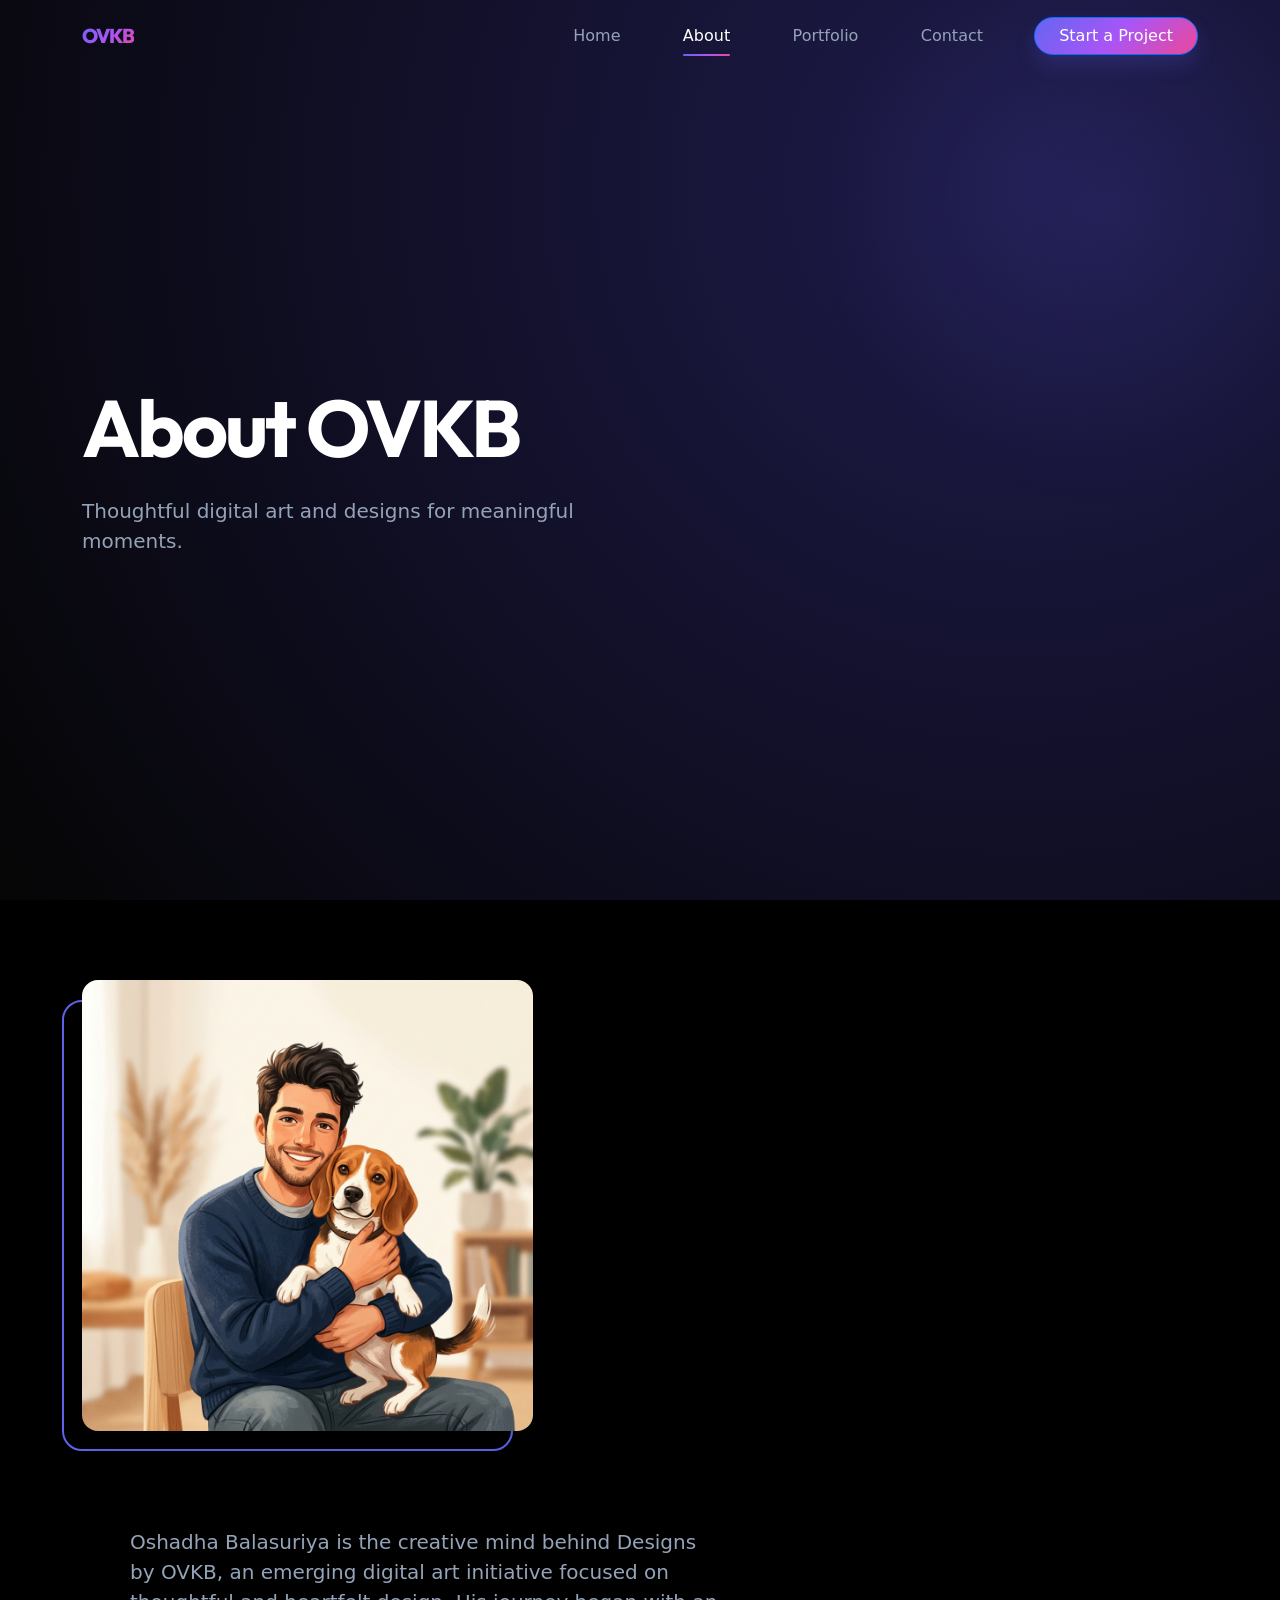
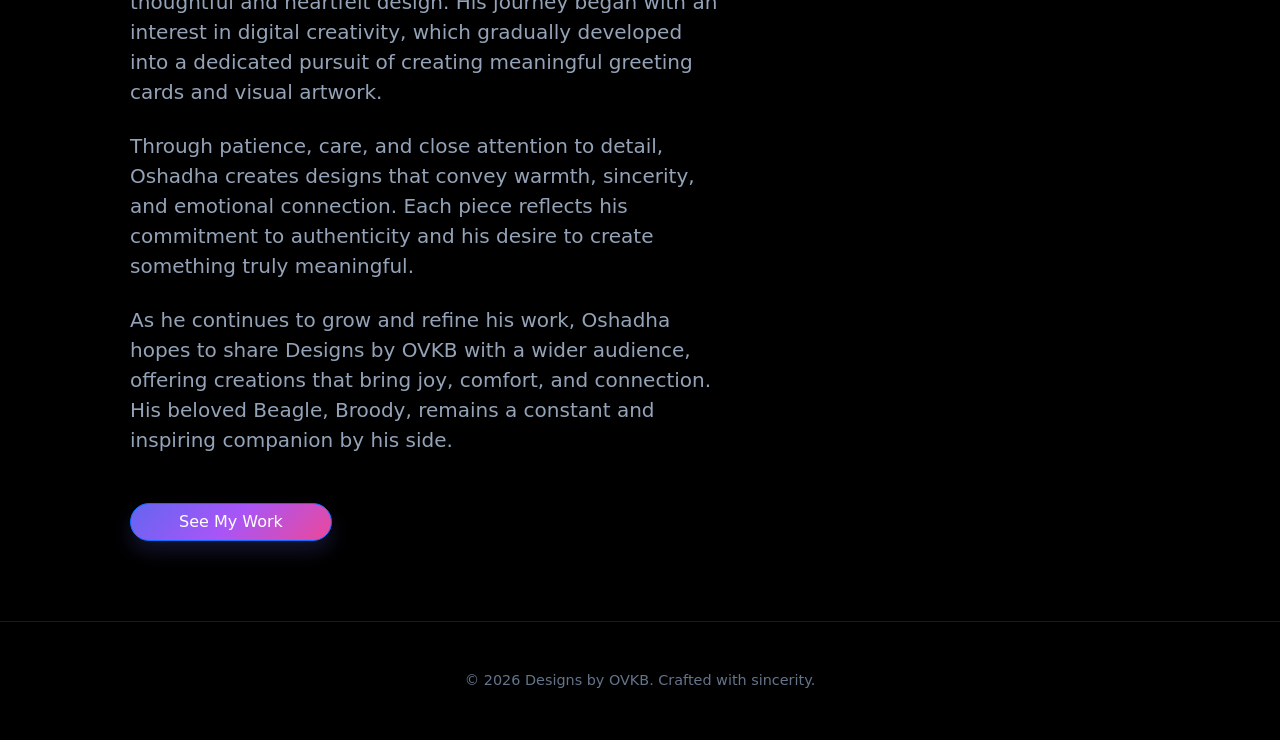
==== about.html @ 7af3103d "comit 0.2" ====
<!DOCTYPE html>
<html lang="en">
<head>
    <meta charset="UTF-8">
    <meta name="viewport" content="width=device-width, initial-scale=1.0">
    <link rel="icon" href="data:image/svg+xml,<svg xmlns=%22http://www.w3.org/2000/svg%22 viewBox=%220 0 100 100%22><text y=%22.9em%22 font-size=%2290%22>🎨</text></svg>">
    <title>About | Designs by OVKB</title>
    <link rel="stylesheet" href="styles.css">
    <link rel="preconnect" href="https://fonts.googleapis.com">
    <link rel="preconnect" href="https://fonts.gstatic.com" crossorigin>
    <link href="https://fonts.googleapis.com/css2?family=Outfit:wght@400;600&family=Inter:wght@300;400;500;600&display=swap" rel="stylesheet">
    <link href="https://cdn.jsdelivr.net/npm/bootstrap@5.3.0/dist/css/bootstrap.min.css" rel="stylesheet">
</head>
<body>
    <nav class="navbar navbar-expand-lg fixed-top py-3 transition-all" id="main-navbar">
        <div class="container">
            <a href="index.html" class="navbar-brand logo">OVKB</a>
            <button class="navbar-toggler custom-toggler" type="button" data-bs-toggle="collapse" data-bs-target="#navbarNav" aria-controls="navbarNav" aria-expanded="false" aria-label="Toggle navigation">
                <span class="navbar-toggler-icon"></span>
            </button>
            <div class="collapse navbar-collapse" id="navbarNav">
                <ul class="navbar-nav ms-auto gap-lg-4 align-items-center">
                    <li class="nav-item"><a href="index.html" class="nav-link">Home</a></li>
                    <li class="nav-item"><a href="about.html" class="nav-link">About</a></li>
                    <li class="nav-item"><a href="portfolio.html" class="nav-link">Portfolio</a></li>
                    <li class="nav-item"><a href="contact.html" class="nav-link">Contact</a></li>
                    <li class="nav-item ms-lg-2">
                        <a href="contact.html" class="btn btn-primary rounded-pill px-4 shine-effect">Start a Project</a>
                    </li>
                </ul>
            </div>
        </div>
    </nav>
    <script src="load-header.js"></script>


    <header class="hero">
        <div class="container">
            <div class="row align-items-center gy-5">
                <div class="col-lg-6">
                    <h1 style="color: white;">About OVKB</h1>
                    <p>Thoughtful digital art and designs for meaningful moments.</p>
                </div>
                
            </div>
        </div>
    </header>

    <section class="section" style="background-color: #0a0a0a; color: white; padding: 80px 0;">
        <div class="container">
            <div class="row about-content align-items-center">
                <div class="col-lg-5 mb-5 mb-lg-0">
                    <div class="about-img-container">
                        <img src="about.png" alt="Oshadha and Broody" class="img-fluid rounded-4 shadow-lg">
                    </div>
                </div>
                <div class="col-lg-7">
                    <div class="about-text ps-lg-5">
                        <p class="fs-5">Oshadha Balasuriya is the creative mind behind Designs by OVKB, an emerging digital art initiative focused on thoughtful and heartfelt design. His journey began with an interest in digital creativity, which gradually developed into a dedicated pursuit of creating meaningful greeting cards and visual artwork.</p>
                        <p class="fs-5">Through patience, care, and close attention to detail, Oshadha creates designs that convey warmth, sincerity, and emotional connection. Each piece reflects his commitment to authenticity and his desire to create something truly meaningful.</p>
                        <p class="fs-5">As he continues to grow and refine his work, Oshadha hopes to share Designs by OVKB with a wider audience, offering creations that bring joy, comfort, and connection. His beloved Beagle, Broody, remains a constant and inspiring companion by his side.</p>
                        <div class="mt-5">
                            <a href="portfolio.html" class="btn btn-primary rounded-pill px-5">See My Work</a>
                        </div>
                    </div>
                </div>
            </div>
        </div>
    </section>

   <footer class="footer py-5" style="background-color: #0a0a0a; color: white;">
    <div class="container text-center">
        <p class="copyright mb-0">&copy; 2026 Designs by OVKB. Crafted with sincerity.</p>
    </div>
</footer>

    <!-- Bootstrap Bundle with Popper -->
    <script src="https://cdn.jsdelivr.net/npm/bootstrap@5.3.0/dist/js/bootstrap.bundle.min.js"></script>
    <script src="app.js"></script>
</body>
</html>
---- styles.css ----
:root {
    --primary: #ffffff;
    --secondary: #94a3b8;
    --accent: #6366f1;
    --accent-gradient: linear-gradient(135deg, #6366f1 0%, #a855f7 50%, #ec4899 100%);
    --accent-light: rgba(99, 102, 241, 0.15);
    --background: #050505;
    --surface: rgba(17, 17, 17, 0.8);
    --surface-light: rgba(26, 26, 26, 0.9);
    --text: #f8fafc;
    --text-muted: #64748b;
    --white: #ffffff;
    --shadow-sm: 0 2px 4px rgba(0,0,0,0.3);
    --shadow-md: 0 10px 30px rgba(0,0,0,0.5);
    --shadow-lg: 0 20px 40px rgba(0,0,0,0.6);
    --transition: all 0.4s cubic-bezier(0.165, 0.84, 0.44, 1);
    --border-radius: 20px;
    --glass: rgba(255, 255, 255, 0.03);
    --glass-border: rgba(255, 255, 255, 0.1);
}

* {
    margin: 0;
    padding: 0;
    box-sizing: border-box;
}

html {
    scroll-behavior: smooth;
}

body {
    font-family: 'Inter', sans-serif;
    line-height: 1.7;
    color: var(--text);
    background-color: var(--background);
    overflow-x: hidden;
    position: relative;
}

/* Custom Scrollbar */
::-webkit-scrollbar {
    width: 8px;
}

::-webkit-scrollbar-track {
    background: var(--background);
}

::-webkit-scrollbar-thumb {
    background: var(--surface-light);
    border-radius: 10px;
}

::-webkit-scrollbar-thumb:hover {
    background: var(--accent);
}

/* Animated Colorful Background */
body::before {
    content: '';
    position: fixed;
    top: 0;
    left: 0;
    width: 100%;
    height: 100%;
    background: 
        radial-gradient(circle at 20% 30%, rgba(99, 102, 241, 0.15) 0%, transparent 40%),
        radial-gradient(circle at 80% 70%, rgba(236, 72, 153, 0.15) 0%, transparent 40%),
        radial-gradient(circle at 50% 50%, rgba(168, 85, 247, 0.1) 0%, transparent 50%);
    z-index: -1;
    animation: bgMove 20s ease-in-out infinite alternate;
}

@keyframes bgMove {
    0% { transform: scale(1) translate(0, 0); }
    100% { transform: scale(1.1) translate(2%, 2%); }
}

h1, h2, h3, .logo {
    font-family: 'Outfit', sans-serif;
    color: var(--primary);
    font-weight: 600;
}

.container {
    max-width: 1100px;
    margin: 0 auto;
    padding: 0 24px;
}

/* Global Overrides for Bootstrap Classes */
.bg-white, .bg-light {
    background-color: var(--background) !important;
}

.bg-white.rounded-4, .bg-white.shadow-sm {
    background-color: var(--surface) !important;
    border: 1px solid var(--glass-border);
}

.text-secondary, .text-muted {
    color: var(--secondary) !important;
}

.text-dark {
    color: var(--primary) !important;
}

.border-top, .border-bottom {
    border-color: var(--glass-border) !important;
}

.navbar-toggler {
    border: none;
    padding: 0.5rem;
}

.navbar-toggler:focus {
    box-shadow: none;
}

.navbar-toggler-icon {
    background-image: url("data:image/svg+xml,%3csvg xmlns='http://www.w3.org/2000/svg' viewBox='0 0 30 30'%3e%3cpath stroke='rgba(255, 255, 255, 1)' stroke-linecap='round' stroke-miterlimit='10' stroke-width='2' d='M4 7h22M4 15h22M4 23h22'/%3e%3c/svg%3e") !important;
}

/* Navbar */
.navbar {
    position: fixed;
    top: 0;
    width: 100%;
    background: transparent !important;
    transition: var(--transition);
    z-index: 1000;
    padding: 1.5rem 0;
    border-bottom: 1px solid transparent !important;
    animation: slideDown 0.8s cubic-bezier(0.165, 0.84, 0.44, 1);
}

@keyframes slideDown {
    from { transform: translateY(-100%); opacity: 0; }
    to { transform: translateY(0); opacity: 1; }
}


.navbar.scrolled {
    background: rgba(5, 5, 5, 0.8) !important;
    backdrop-filter: saturate(180%) blur(20px);
    padding: 1rem 0;
    border-bottom: 1px solid var(--glass-border) !important;
    box-shadow: 0 10px 30px rgba(0, 0, 0, 0.3);
}

.nav-link {
    color: var(--secondary) !important;
    font-weight: 500;
    transition: var(--transition);
    padding: 0.5rem 1.2rem !important;
    position: relative;
    font-size: 0.95rem;
}

.nav-link::after {
    content: '';
    position: absolute;
    bottom: 0;
    left: 1.2rem;
    right: 1.2rem;
    height: 2px;
    background: var(--accent-gradient);
    transform: scaleX(0);
    transition: var(--transition);
    transform-origin: right;
    border-radius: 2px;
}

.nav-link:hover::after, .nav-link.active::after {
    transform: scaleX(1);
    transform-origin: left;
}

.nav-link:hover, .nav-link.active {
    color: var(--white) !important;
}

.logo {
    font-size: 1.8rem;
    text-decoration: none !important;
    letter-spacing: -1px;
    font-weight: 800;
    background: var(--accent-gradient);
    -webkit-background-clip: text;
    -webkit-text-fill-color: transparent;
    transition: var(--transition);
}

.logo:hover {
    filter: brightness(1.2);
    transform: scale(1.05);
}

/* Shine Effect for Button */
.shine-effect {
    position: relative;
    overflow: hidden;
}

.shine-effect::before {
    content: '';
    position: absolute;
    top: 0;
    left: -100%;
    width: 50%;
    height: 100%;
    background: linear-gradient(
        to right,
        rgba(255, 255, 255, 0) 0%,
        rgba(255, 255, 255, 0.3) 50%,
        rgba(255, 255, 255, 0) 100%
    );
    transform: skewX(-25deg);
    transition: 0.75s;
}

.shine-effect:hover::before {
    left: 150%;
}

/* Custom Toggler */
.custom-toggler {
    border: none;
    background: var(--glass);
    padding: 0.6rem;
    border-radius: 12px;
    border: 1px solid var(--glass-border);
}

.custom-toggler:focus {
    box-shadow: none;
}


/* Page Header */
.page-header {
    padding: 180px 0 80px;
    background: linear-gradient(180deg, rgba(30, 27, 75, 0.4) 0%, rgba(5, 5, 5, 0) 100%);
    text-align: center;
    position: relative;
}

.page-header h1 {
    font-size: clamp(2.5rem, 8vw, 4rem);
    margin-bottom: 1.5rem;
    letter-spacing: -2px;
    background: var(--accent-gradient);
    -webkit-background-clip: text;
    -webkit-text-fill-color: transparent;
}

.page-header p {
    font-size: 1.25rem;
    max-width: 600px;
    margin: 0 auto;
}

/* Hero Section (Home Only) */
.hero {
    min-height: 100vh;
    display: flex;
    align-items: center;
    padding-top: 80px;
    background: radial-gradient(circle at 80% 20%, #1e1b4b 0%, #050505 100%);
    position: relative;
    overflow: hidden;
}

.hero::before {
    content: '';
    position: absolute;
    top: -10%;
    right: -10%;
    width: 600px;
    height: 600px;
    background: radial-gradient(circle, rgba(99, 102, 241, 0.1) 0%, transparent 70%);
    z-index: 0;
}

.hero-grid {
    display: grid;
    grid-template-columns: 1fr 1fr;
    gap: 4rem;
    align-items: center;
}

.hero h1 {
    font-size: clamp(3rem, 10vw, 5rem);
    line-height: 1.1;
    margin-bottom: 1.5rem;
    letter-spacing: -3px;
    font-weight: 700;
}

.hero p {
    font-size: 1.25rem;
    color: var(--secondary);
    margin-bottom: 2.5rem;
    max-width: 540px;
}

/* Buttons */
.btn {
    display: inline-flex;
    align-items: center;
    padding: 0.8rem 2rem;
    border-radius: 100px;
    font-weight: 600;
    font-size: 1rem;
    text-decoration: none;
    transition: var(--transition);
    cursor: pointer;
    border: none;
}

.btn-primary {
    background: var(--accent-gradient);
    color: white;
    border: none;
    box-shadow: 0 10px 20px rgba(99, 102, 241, 0.2);
}

.btn-primary:hover {
    transform: translateY(-3px);
    box-shadow: 0 15px 30px rgba(99, 102, 241, 0.4);
    filter: brightness(1.1);
}

.btn-dark {
    background: white !important;
    color: black !important;
}

.btn-outline-dark {
    border-color: rgba(255, 255, 255, 0.2) !important;
    color: white !important;
}

.btn-outline-dark:hover {
    background: rgba(255, 255, 255, 0.05) !important;
    border-color: white !important;
}

.btn-secondary {
    background: var(--glass);
    color: var(--text);
    border: 1px solid var(--glass-border);
}

/* Sections */
.section {
    padding: 100px 0;
}

.section-title {
    font-size: 2.5rem;
    margin-bottom: 3rem;
    text-align: center;
}

/* Portfolio Grid */
.portfolio-filters {
    display: flex;
    flex-direction: column;
    align-items: center;
    gap: 1rem;
    margin-bottom: 4rem;
    position: relative;
}

.filter-btn {
    padding: 0.6rem 1.5rem;
    border-radius: 100px;
    background: var(--glass);
    color: var(--secondary);
    border: 1px solid var(--glass-border);
    cursor: pointer;
    font-weight: 500;
    transition: var(--transition);
    font-size: 0.95rem;
}

.filter-btn.main {
    font-size: 1.1rem;
    padding: 0.8rem 2.5rem;
    border-color: var(--accent);
}

.filter-btn.sub {
    font-size: 0.85rem;
    padding: 0.4rem 1.2rem;
}

.filter-btn:hover {
    background: rgba(255, 255, 255, 0.1);
    color: white;
}

.filter-btn.active {
    background: var(--accent-gradient);
    color: white;
    border: none;
    box-shadow: 0 5px 15px rgba(99, 102, 241, 0.3);
}

/* Branching visual effect */
.filter-group-categories {
    position: relative;
    padding-top: 1rem;
}

.filter-group-categories::before {
    content: '';
    position: absolute;
    top: 0;
    left: 50%;
    transform: translateX(-50%);
    width: 2px;
    height: 1rem;
    background: var(--glass-border);
}

.filter-group-sub {
    position: relative;
    padding-top: 1rem;
}

.filter-group-sub::before {
    content: '';
    position: absolute;
    top: 0;
    left: 50%;
    transform: translateX(-50%);
    width: 2px;
    height: 1rem;
    background: var(--glass-border);
}

.graphics-grid {
    display: grid;
    grid-template-columns: repeat(auto-fill, minmax(320px, 1fr));
    gap: 2.5rem;
}

.graphic-card {
    background: var(--surface);
    border-radius: var(--border-radius);
    overflow: hidden;
    box-shadow: var(--shadow-md);
    transition: var(--transition);
    position: relative;
    cursor: pointer;
    border: 1px solid var(--glass-border);
    backdrop-filter: blur(5px);
}

.graphic-card:hover {
    transform: translateY(-12px);
    box-shadow: 0 30px 60px rgba(0, 0, 0, 0.5);
    border-color: var(--accent);
}

.graphic-card img {
    width: 100%;
    aspect-ratio: 1/1;
    object-fit: cover;
    display: block;
    transition: var(--transition);
}

.graphic-card:hover img {
    transform: scale(1.05);
}

.graphic-overlay {
    position: absolute;
    bottom: 0;
    left: 0;
    width: 100%;
    padding: 2rem;
    background: linear-gradient(0deg, rgba(0,0,0,0.8) 0%, transparent 100%);
    color: white;
    transform: translateY(100%);
    transition: var(--transition);
}

.graphic-card:hover .graphic-overlay {
    transform: translateY(0);
}

.graphic-overlay h3 {
    color: white;
    margin-bottom: 0.5rem;
}

/* About Section Enhancements */
.about-content {
    display: grid;
    grid-template-columns: 1fr 1.2fr;
    gap: 6rem;
    align-items: flex-start;
}

.about-img-container {
    position: relative;
}

.about-img-container img {
    width: 100%;
    border-radius: var(--border-radius);
    box-shadow: var(--shadow-lg);
}

.about-img-container::after {
    content: '';
    position: absolute;
    top: 20px;
    left: -20px;
    right: 20px;
    bottom: -20px;
    border: 2px solid var(--accent);
    border-radius: var(--border-radius);
    z-index: -1;
}

.about-text h2 {
    font-size: 2.8rem;
    margin-bottom: 2rem;
    line-height: 1.2;
}

.about-text p {
    font-size: 1.15rem;
    color: var(--secondary);
    margin-bottom: 1.5rem;
}

/* Contact Page */
.contact-grid {
    display: grid;
    grid-template-columns: 1fr 1.5fr;
    gap: 4rem;
}

.contact-info {
    display: flex;
    flex-direction: column;
    gap: 2rem;
}

.contact-card {
    background: var(--surface);
    padding: 2.5rem;
    border-radius: var(--border-radius);
    border: 1px solid var(--glass-border);
    transition: var(--transition);
    backdrop-filter: blur(10px);
    height: 100%;
}

.contact-card:hover {
    transform: translateY(-8px);
    background: var(--surface-light);
    border-color: var(--accent);
    box-shadow: 0 20px 40px rgba(99, 102, 241, 0.2);
}

.contact-card h4 {
    margin-bottom: 1rem;
    color: var(--accent);
    text-transform: uppercase;
    font-size: 0.85rem;
    letter-spacing: 1.5px;
    font-weight: 600;
}

.contact-card p, .contact-card a {
    font-size: 1.1rem;
    font-weight: 400;
    color: var(--text);
    text-decoration: none;
    transition: var(--transition);
}

.contact-card a:hover {
    color: var(--accent);
}

/* Footer */
.footer {
    padding: 80px 0 40px;
    background: var(--surface);
    margin-top: 100px;
    border-top: 1px solid var(--glass-border);
}

.footer-content {
    display: flex;
    justify-content: space-between;
    align-items: center;
    border-bottom: 1px solid #dee2e6;
    padding-bottom: 40px;
    margin-bottom: 40px;
}

.footer-nav {
    display: flex;
    gap: 2rem;
}

.footer-nav a {
    text-decoration: none;
    color: var(--secondary);
    font-size: 0.9rem;
}

.copyright {
    text-align: center;
    color: var(--text-muted);
    font-size: 0.9rem;
}

/* Admin Dashboard */
.admin-container {
    padding: 140px 0;
}

.admin-header {
    display: flex;
    justify-content: space-between;
    align-items: center;
    margin-bottom: 3rem;
}

.admin-grid {
    display: grid;
    grid-template-columns: repeat(2, 1fr);
    gap: 2rem;
}

.admin-card {
    background: var(--surface);
    padding: 2.5rem;
    border-radius: var(--border-radius);
    box-shadow: var(--shadow-md);
    border: 1px solid var(--glass-border);
    backdrop-filter: blur(10px);
}

.admin-card.full {
    grid-column: span 2;
}

.admin-card h2 {
    margin-bottom: 1.5rem;
    font-size: 1.5rem;
}

.form-group {
    margin-bottom: 1.5rem;
}

.form-group label {
    display: block;
    margin-bottom: 0.5rem;
    font-weight: 500;
    font-size: 0.9rem;
}

input, select, textarea {
    width: 100%;
    padding: 0.8rem 1.2rem;
    background: var(--glass);
    border: 1px solid var(--glass-border);
    border-radius: 12px;
    font-family: inherit;
    font-size: 1rem;
    color: var(--text);
    transition: var(--transition);
}

input:focus, select:focus {
    outline: none;
    border-color: var(--accent);
    box-shadow: 0 0 0 3px var(--accent-light);
    background: rgba(255, 255, 255, 0.08);
}

.admin-list {
    margin-top: 1.5rem;
    list-style: none;
}

.admin-list li {
    display: flex;
    justify-content: space-between;
    align-items: center;
    padding: 1rem;
    background: var(--surface);
    margin-bottom: 0.5rem;
    border-radius: 8px;
}

/* Responsive */
@media (max-width: 992px) {
    .hero {
        padding-top: 120px;
        min-height: auto;
    }
    .hero-grid, .about-content, .contact-grid, .admin-grid {
        grid-template-columns: 1fr;
        text-align: center;
    }
    .hero h1 { font-size: clamp(2.5rem, 8vw, 3.5rem); }
    .hero p { margin: 0 auto 2.5rem; }
    .about-img-container::after { display: none; }
    .contact-grid { gap: 1.5rem; }
    
    .navbar-nav {
        flex-direction: column !important;
        align-items: center;
        gap: 1rem;
    }
    
    .navbar-collapse {
        background: rgba(10, 10, 10, 0.95);
        margin-top: 1rem;
        padding: 2rem;
        border-radius: var(--border-radius);
        border: 1px solid var(--glass-border);
        backdrop-filter: blur(20px);
        box-shadow: var(--shadow-lg);
    }
    
    .nav-link::after {
        display: none;
    }
    
    .nav-item {
        width: 100%;
        text-align: center;
        margin-bottom: 0.5rem;
    }
    
    .btn-primary.rounded-pill {
        width: 100%;
        margin-left: 0 !important;
        margin-top: 1rem;
    }

}

@media (max-width: 576px) {
    .section { padding: 60px 0; }
    .page-header { padding: 140px 0 60px; }
    .graphics-grid {
        grid-template-columns: 1fr;
    }
}

/* Reveal Animations */
.reveal {
    opacity: 0;
    transform: translateY(30px);
    transition: all 0.8s cubic-bezier(0.165, 0.84, 0.44, 1);
}

.reveal-visible {
    opacity: 1;
    transform: translateY(0);
}

/* Ensure sections have some spacing */
section {
    padding: 100px 0;
}
.portfolio-filters {
    display: flex;
    flex-direction: column;
    align-items: center;
    gap: 1rem;
    margin-bottom: 3rem;
}

.filter-group {
    display: flex;
    gap: 0.8rem;
    flex-wrap: wrap;
    justify-content: center;
    width: 100%;
}

.filter-btn {
    padding: 0.5rem 1.2rem;
    border-radius: 50px;
    background: #f1f2f6;
    border: 1px solid transparent;
    cursor: pointer;
    font-size: 0.9rem;
    transition: all 0.3s ease;
    white-space: nowrap; /* Prevents text from breaking */
}

.filter-btn.active {
    background: #1a1a1a;
    color: white;
}

/* සෙක්ෂන් එකේ සහ Footer එකේ තියෙන අමතර හිස් ඉඩවල් අයින් කරන්න */
section.section, footer.footer {
    background-color: #000000 !important; /* කළු පාටම දාන්න */
    margin: 0 !important;
    padding-bottom: 50px; /* මේක ඔයාට ඕන ගාණට වෙනස් කරගන්න */
    padding-top: 50px;
}

/* බොඩි එකේ පසුබිම කළු කිරීමෙන් සුදු පටි පෙනීම වළක්වන්න පුළුවන් */
/* Animations Grid & Cards */
.animation-grid {
    display: grid;
    grid-template-columns: repeat(auto-fill, minmax(320px, 1fr));
    gap: 2.5rem;
}

.animation-card {
    background: var(--surface);
    border-radius: var(--border-radius);
    overflow: hidden;
    box-shadow: var(--shadow-md);
    transition: var(--transition);
    position: relative;
    cursor: pointer;
    border: 1px solid var(--glass-border);
    backdrop-filter: blur(5px);
}

.animation-card:hover {
    transform: translateY(-12px);
    box-shadow: 0 30px 60px rgba(0, 0, 0, 0.5);
    border-color: var(--accent);
}

.animation-thumb {
    width: 100%;
    aspect-ratio: 16/9;
    background-size: cover;
    background-position: center;
    position: relative;
}

.play-overlay {
    position: absolute;
    top: 50%;
    left: 50%;
    transform: translate(-50%, -50%);
    width: 60px;
    height: 60px;
    background: var(--accent-gradient);
    border-radius: 50%;
    display: flex;
    align-items: center;
    justify-content: center;
    color: white;
    font-size: 20px;
    box-shadow: 0 10px 20px rgba(0,0,0,0.3);
    transition: var(--transition);
}

.animation-card:hover .play-overlay {
    transform: translate(-50%, -50%) scale(1.1);
    box-shadow: 0 15px 30px rgba(99, 102, 241, 0.4);
}

.animation-info {
    padding: 1.5rem;
    text-align: center;
}

.animation-info h3 {
    font-size: 1.25rem;
    margin-bottom: 1rem;
}

/* Video Modal */
.video-modal {
    position: fixed;
    top: 0;
    left: 0;
    width: 100%;
    height: 100%;
    background: rgba(0,0,0,0.9);
    backdrop-filter: blur(15px);
    display: none;
    align-items: center;
    justify-content: center;
    z-index: 2000;
}

.video-container {
    width: 90%;
    max-width: 900px;
    position: relative;
}

.close-modal {
    position: absolute;
    top: -40px;
    right: 0;
    color: white;
    font-size: 2rem;
    cursor: pointer;
    line-height: 1;
}

.video-container iframe {
    width: 100%;
    aspect-ratio: 16/9;
    border-radius: 15px;
    border: 1px solid var(--glass-border);
    box-shadow: var(--shadow-lg);
}

/* Admin Item List */
.animation-item {
    background: var(--glass);
    border-radius: 12px;
    padding: 1rem;
    margin-bottom: 1rem;
    display: flex;
    justify-content: space-between;
    align-items: center;
    border: 1px solid var(--glass-border);
}
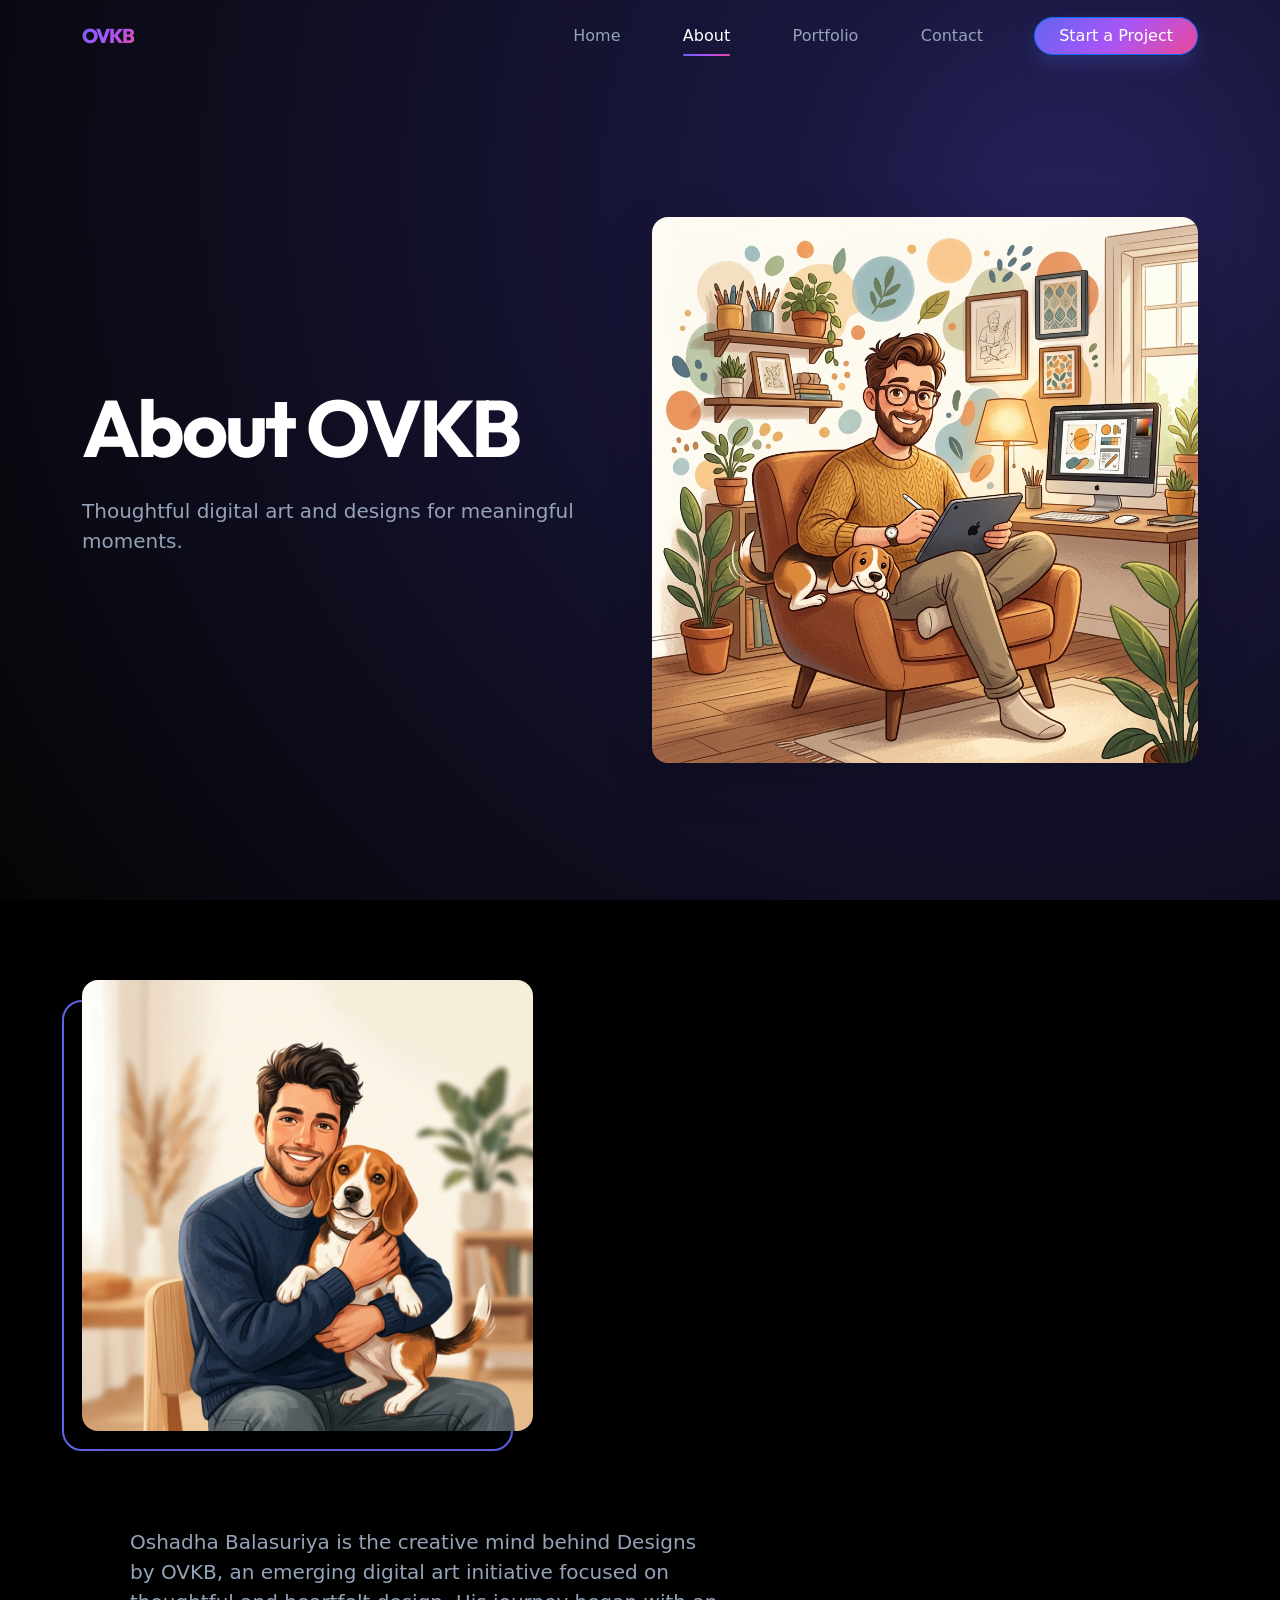
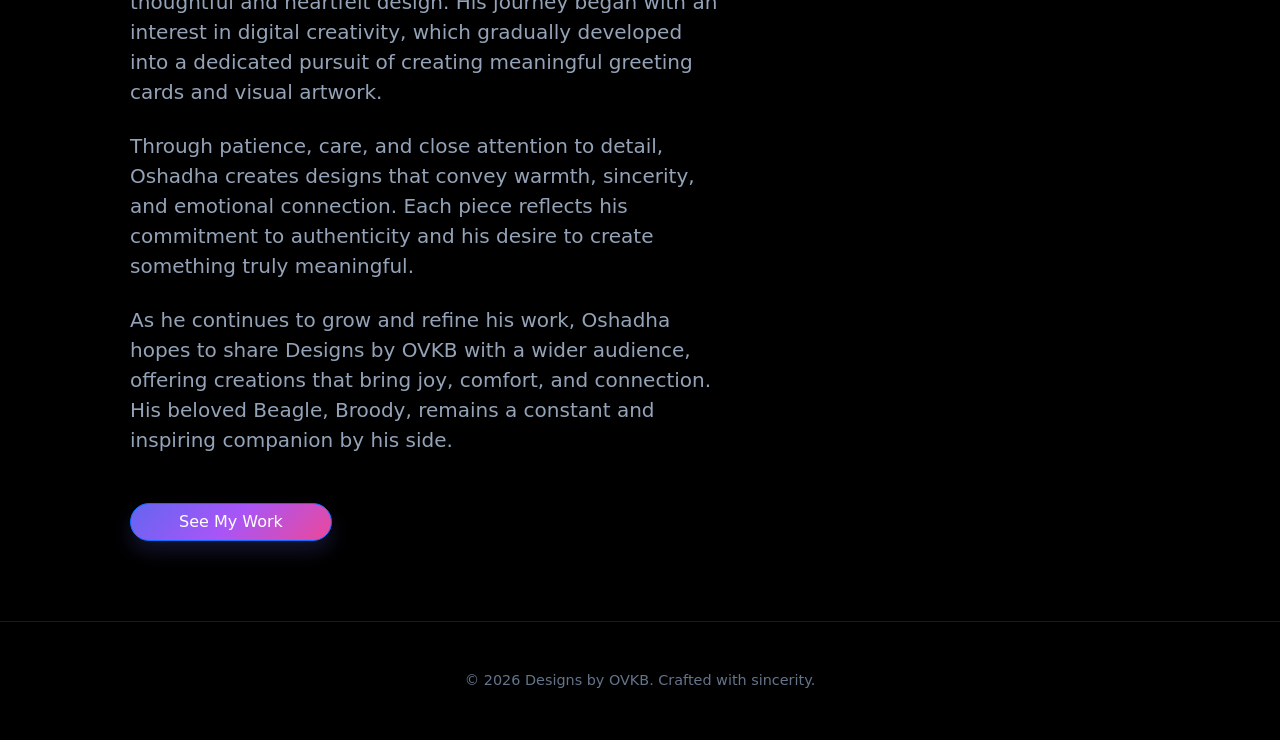
==== commit 3092370f: "commit 0.3" ====
--- a/about.html
+++ b/about.html
@@ -41,7 +41,9 @@
                     <h1 style="color: white;">About OVKB</h1>
                     <p>Thoughtful digital art and designs for meaningful moments.</p>
                 </div>
-                
+                <div class="col-lg-6">
+                    <img src="about_v2.png" alt="About Art" class="img-fluid rounded-4 shadow-lg hero-img">
+                </div>
             </div>
         </div>
     </header>
--- a/styles.css
+++ b/styles.css
@@ -285,6 +285,11 @@
     z-index: 0;
 }
 
+.hero .container {
+    position: relative;
+    z-index: 1;
+}
+
 .hero-grid {
     display: grid;
     grid-template-columns: 1fr 1fr;
@@ -305,6 +310,21 @@
     color: var(--secondary);
     margin-bottom: 2.5rem;
     max-width: 540px;
+}
+
+.hero-img {
+    animation: heroImageFloat 6s ease-in-out infinite;
+    transition: transform 0.5s ease;
+}
+
+.hero-img:hover {
+    transform: scale(1.05);
+}
+
+@keyframes heroImageFloat {
+    0% { transform: translateY(0px); }
+    50% { transform: translateY(-15px); }
+    100% { transform: translateY(0px); }
 }
 
 /* Buttons */
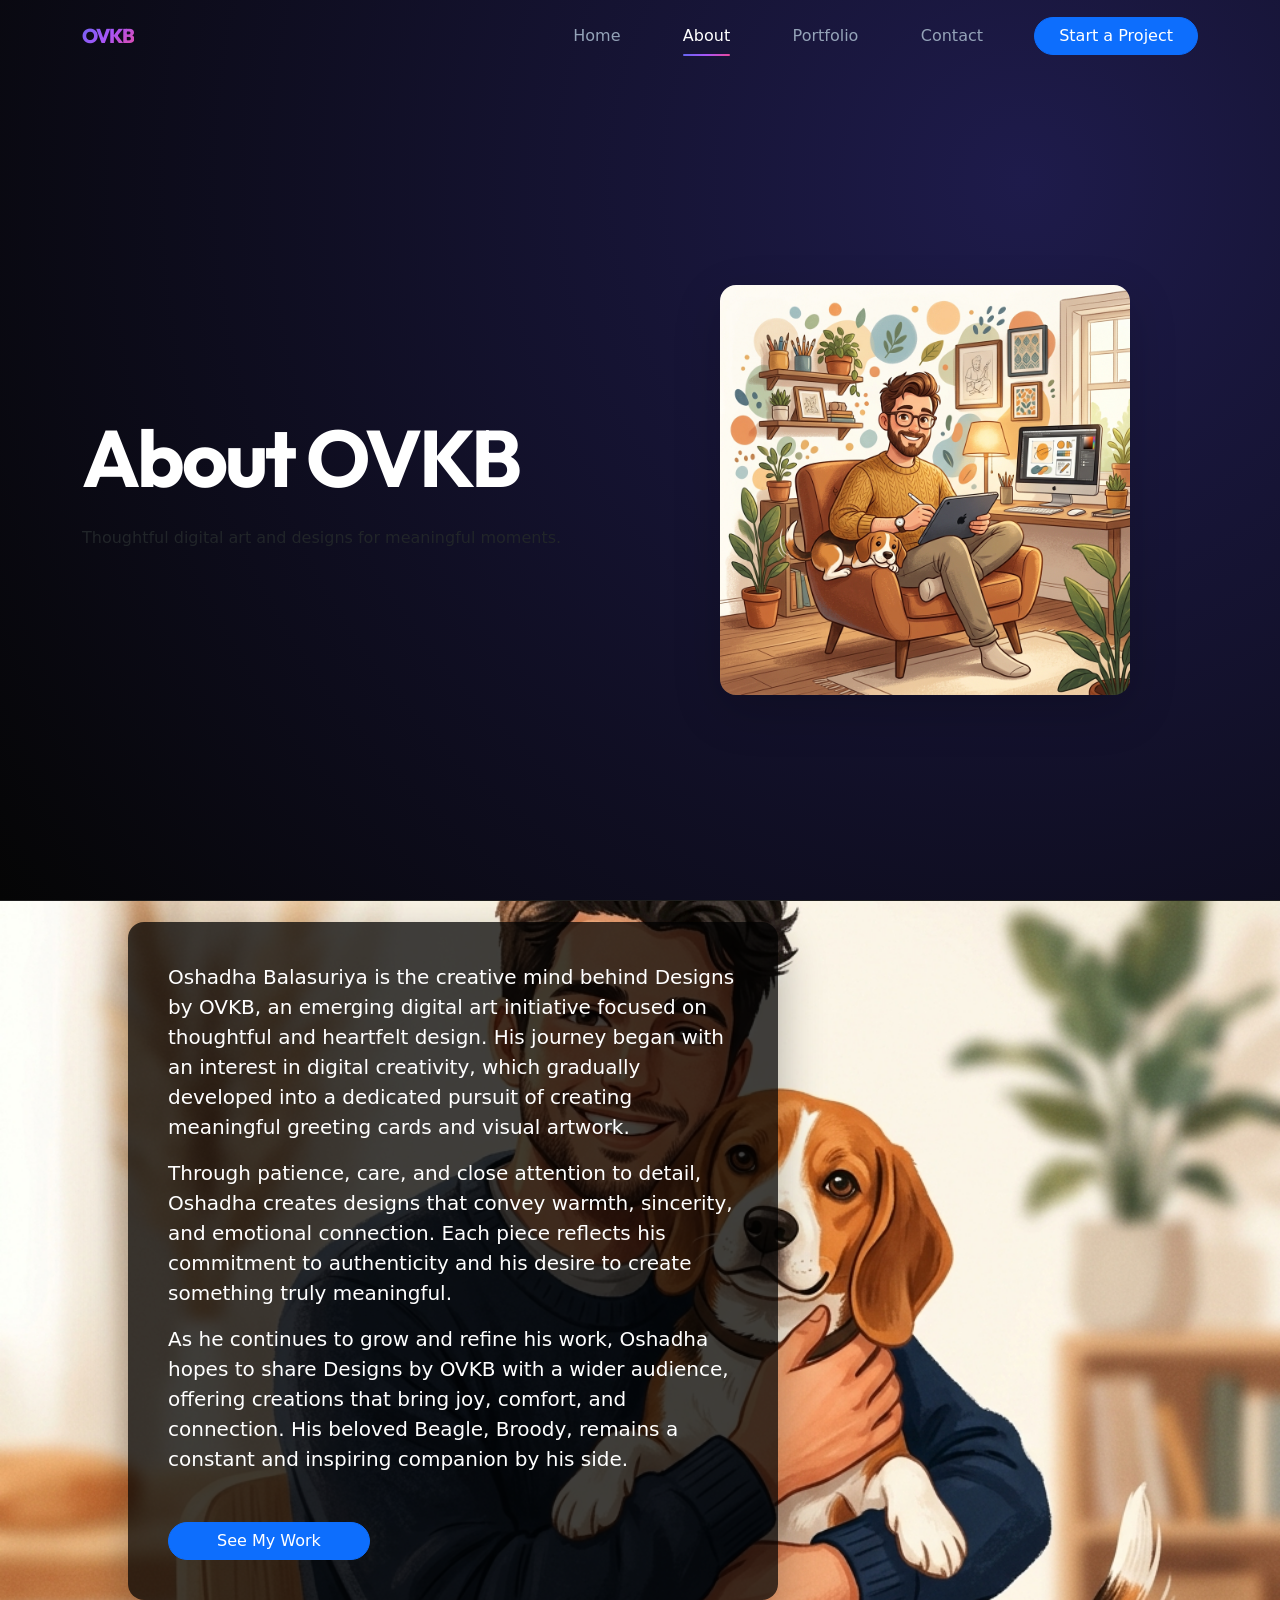
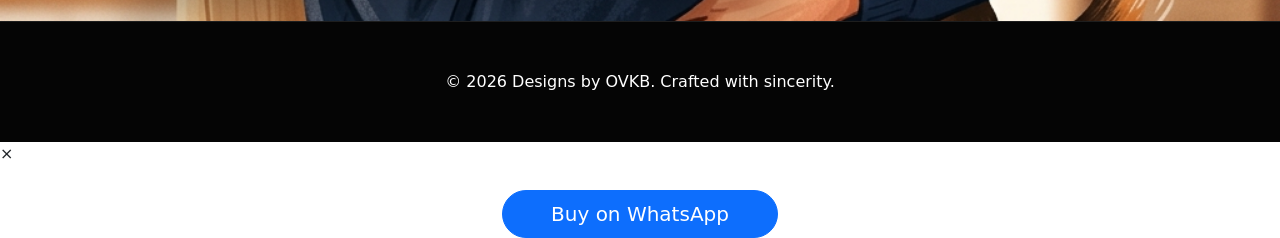
==== commit 67cbb4d3: "Update about.html" ====
--- a/about.html
+++ b/about.html
@@ -10,6 +10,77 @@
     <link rel="preconnect" href="https://fonts.gstatic.com" crossorigin>
     <link href="https://fonts.googleapis.com/css2?family=Outfit:wght@400;600&family=Inter:wght@300;400;500;600&display=swap" rel="stylesheet">
     <link href="https://cdn.jsdelivr.net/npm/bootstrap@5.3.0/dist/css/bootstrap.min.css" rel="stylesheet">
+    <style>
+        /* CSS to create the overlapping, large-image layout */
+        .about-section-full-image {
+            background-color: #0a0a0a; /* Fallback */
+            color: white;
+            padding: 0 !important;
+            position: relative;
+            overflow: hidden;
+        }
+
+        .about-content-wrapper {
+            position: relative;
+            height: 80vh; /* Adjust height of the entire section */
+            display: flex;
+            align-items: center; /* Vertically center content */
+        }
+
+        .about-img-full-width img {
+            position: absolute;
+            top: 0;
+            left: 0;
+            width: 100%;
+            height: 100%;
+            object-fit: cover;
+            object-position: 80% center; /* Adjust image focus point */
+            z-index: 1; /* Place image behind text */
+        }
+
+        .about-text-overlay {
+            position: relative;
+            z-index: 10; /* Place text in front of image */
+            display: flex;
+            align-items: center;
+            justify-content: flex-start; /* Place text box on the left */
+            width: 100%;
+            height: 100%;
+            padding: 50px;
+            padding-left: 10%; /* Adjust padding from left screen edge */
+        }
+
+        .about-text-box {
+            background-color: rgba(0, 0, 0, 0.75); /* Semi-transparent background for text box */
+            max-width: 650px; /* Adjust maximum width of text box */
+            padding: 40px;
+            border-radius: 1rem;
+            box-shadow: 0 1rem 3rem rgba(0,0,0,.3);
+            text-align: left;
+        }
+
+        /* Adjustments for smaller screens */
+        @media (max-width: 991.98px) {
+            .about-content-wrapper {
+                height: auto;
+                min-height: 100vh;
+                display: block; /* Stack on small screens */
+            }
+            .about-img-full-width img {
+                height: 100%;
+            }
+            .about-text-overlay {
+                position: relative;
+                width: 100%;
+                padding: 50px 20px;
+                display: block;
+            }
+            .about-text-box {
+                margin: auto;
+                max-width: 90%;
+            }
+        }
+    </style>
 </head>
 <body>
     <nav class="navbar navbar-expand-lg fixed-top py-3 transition-all" id="main-navbar">
@@ -48,20 +119,19 @@
         </div>
     </header>
 
-    <section class="section" style="background-color: #0a0a0a; color: white; padding: 80px 0;">
-        <div class="container">
-            <div class="row about-content align-items-center">
-                <div class="col-lg-5 mb-5 mb-lg-0">
-                    <div class="about-img-container">
-                        <img src="about.png" alt="Oshadha and Broody" class="img-fluid rounded-4 shadow-lg">
-                    </div>
+    <!-- NEW 'About Section' structure using image as large background with text overlay on left -->
+    <section class="section about-section-full-image">
+        <div class="container-fluid p-0">
+            <div class="about-content-wrapper">
+                <div class="about-img-full-width">
+                    <img src="about.png" alt="Oshadha and Broody" class="img-fluid w-100 h-100 rounded-0 object-fit-cover">
                 </div>
-                <div class="col-lg-7">
-                    <div class="about-text ps-lg-5">
-                        <p class="fs-5">Oshadha Balasuriya is the creative mind behind Designs by OVKB, an emerging digital art initiative focused on thoughtful and heartfelt design. His journey began with an interest in digital creativity, which gradually developed into a dedicated pursuit of creating meaningful greeting cards and visual artwork.</p>
-                        <p class="fs-5">Through patience, care, and close attention to detail, Oshadha creates designs that convey warmth, sincerity, and emotional connection. Each piece reflects his commitment to authenticity and his desire to create something truly meaningful.</p>
-                        <p class="fs-5">As he continues to grow and refine his work, Oshadha hopes to share Designs by OVKB with a wider audience, offering creations that bring joy, comfort, and connection. His beloved Beagle, Broody, remains a constant and inspiring companion by his side.</p>
-                        <div class="mt-5">
+                <div class="about-text-overlay">
+                    <div class="about-text-box">
+                        <p class="fs-5 text-white">Oshadha Balasuriya is the creative mind behind Designs by OVKB, an emerging digital art initiative focused on thoughtful and heartfelt design. His journey began with an interest in digital creativity, which gradually developed into a dedicated pursuit of creating meaningful greeting cards and visual artwork.</p>
+                        <p class="fs-5 text-white">Through patience, care, and close attention to detail, Oshadha creates designs that convey warmth, sincerity, and emotional connection. Each piece reflects his commitment to authenticity and his desire to create something truly meaningful.</p>
+                        <p class="fs-5 text-white">As he continues to grow and refine his work, Oshadha hopes to share Designs by OVKB with a wider audience, offering creations that bring joy, comfort, and connection. His beloved Beagle, Broody, remains a constant and inspiring companion by his side.</p>
+                        <div class="mt-5 text-start">
                             <a href="portfolio.html" class="btn btn-primary rounded-pill px-5">See My Work</a>
                         </div>
                     </div>
--- a/styles.css
+++ b/styles.css
@@ -111,6 +111,14 @@
     border-color: var(--glass-border) !important;
 }
 
+/* Image Size Adjustment for Oshadha and Broody */
+.img-fluid.rounded-4.shadow-lg {
+    max-width: 75% !important; /* මචන්, මෙතනින් image එකේ size එක ඕන විදියට වෙනස් කරගන්න */
+    height: auto;
+    display: block;
+    margin: 0 auto; /* මැදට ගන්න */
+}
+
 .navbar-toggler {
     border: none;
     padding: 0.5rem;
@@ -141,7 +149,6 @@
     from { transform: translateY(-100%); opacity: 0; }
     to { transform: translateY(0); opacity: 1; }
 }
-
 
 .navbar.scrolled {
     background: rgba(5, 5, 5, 0.8) !important;
@@ -239,7 +246,6 @@
     box-shadow: none;
 }
 
-
 /* Page Header */
 .page-header {
     padding: 180px 0 80px;
@@ -257,13 +263,7 @@
     -webkit-text-fill-color: transparent;
 }
 
-.page-header p {
-    font-size: 1.25rem;
-    max-width: 600px;
-    margin: 0 auto;
-}
-
-/* Hero Section (Home Only) */
+/* Hero Section */
 .hero {
     min-height: 100vh;
     display: flex;
@@ -274,22 +274,6 @@
     overflow: hidden;
 }
 
-.hero::before {
-    content: '';
-    position: absolute;
-    top: -10%;
-    right: -10%;
-    width: 600px;
-    height: 600px;
-    background: radial-gradient(circle, rgba(99, 102, 241, 0.1) 0%, transparent 70%);
-    z-index: 0;
-}
-
-.hero .container {
-    position: relative;
-    z-index: 1;
-}
-
 .hero-grid {
     display: grid;
     grid-template-columns: 1fr 1fr;
@@ -305,223 +289,51 @@
     font-weight: 700;
 }
 
-.hero p {
-    font-size: 1.25rem;
-    color: var(--secondary);
-    margin-bottom: 2.5rem;
-    max-width: 540px;
-}
-
-.hero-img {
-    animation: heroImageFloat 6s ease-in-out infinite;
-    transition: transform 0.5s ease;
-}
-
-.hero-img:hover {
-    transform: scale(1.05);
-}
-
-@keyframes heroImageFloat {
-    0% { transform: translateY(0px); }
-    50% { transform: translateY(-15px); }
-    100% { transform: translateY(0px); }
-}
-
-/* Buttons */
-.btn {
-    display: inline-flex;
-    align-items: center;
-    padding: 0.8rem 2rem;
-    border-radius: 100px;
-    font-weight: 600;
-    font-size: 1rem;
-    text-decoration: none;
-    transition: var(--transition);
-    cursor: pointer;
-    border: none;
-}
-
-.btn-primary {
-    background: var(--accent-gradient);
-    color: white;
-    border: none;
-    box-shadow: 0 10px 20px rgba(99, 102, 241, 0.2);
-}
-
-.btn-primary:hover {
-    transform: translateY(-3px);
-    box-shadow: 0 15px 30px rgba(99, 102, 241, 0.4);
-    filter: brightness(1.1);
-}
-
-.btn-dark {
-    background: white !important;
-    color: black !important;
-}
-
-.btn-outline-dark {
-    border-color: rgba(255, 255, 255, 0.2) !important;
-    color: white !important;
-}
-
-.btn-outline-dark:hover {
-    background: rgba(255, 255, 255, 0.05) !important;
-    border-color: white !important;
-}
-
-.btn-secondary {
-    background: var(--glass);
-    color: var(--text);
-    border: 1px solid var(--glass-border);
-}
-
-/* Sections */
-.section {
-    padding: 100px 0;
-}
-
-.section-title {
-    font-size: 2.5rem;
-    margin-bottom: 3rem;
-    text-align: center;
-}
-
-/* Portfolio Grid */
+/* Portfolio Filters */
 .portfolio-filters {
     display: flex;
     flex-direction: column;
     align-items: center;
     gap: 1rem;
-    margin-bottom: 4rem;
-    position: relative;
+    margin-bottom: 3rem;
+}
+
+.filter-group {
+    display: flex;
+    gap: 0.8rem;
+    flex-wrap: wrap;
+    justify-content: center;
+    width: 100%;
 }
 
 .filter-btn {
-    padding: 0.6rem 1.5rem;
-    border-radius: 100px;
+    padding: 0.5rem 1.2rem;
+    border-radius: 50px;
     background: var(--glass);
     color: var(--secondary);
     border: 1px solid var(--glass-border);
     cursor: pointer;
-    font-weight: 500;
-    transition: var(--transition);
-    font-size: 0.95rem;
-}
-
-.filter-btn.main {
-    font-size: 1.1rem;
-    padding: 0.8rem 2.5rem;
-    border-color: var(--accent);
-}
-
-.filter-btn.sub {
-    font-size: 0.85rem;
-    padding: 0.4rem 1.2rem;
-}
-
-.filter-btn:hover {
-    background: rgba(255, 255, 255, 0.1);
-    color: white;
+    font-size: 0.9rem;
+    transition: all 0.3s ease;
+    white-space: nowrap;
 }
 
 .filter-btn.active {
     background: var(--accent-gradient);
     color: white;
     border: none;
-    box-shadow: 0 5px 15px rgba(99, 102, 241, 0.3);
-}
-
-/* Branching visual effect */
-.filter-group-categories {
-    position: relative;
-    padding-top: 1rem;
-}
-
-.filter-group-categories::before {
-    content: '';
-    position: absolute;
-    top: 0;
-    left: 50%;
-    transform: translateX(-50%);
-    width: 2px;
-    height: 1rem;
-    background: var(--glass-border);
-}
-
-.filter-group-sub {
-    position: relative;
-    padding-top: 1rem;
-}
-
-.filter-group-sub::before {
-    content: '';
-    position: absolute;
-    top: 0;
-    left: 50%;
-    transform: translateX(-50%);
-    width: 2px;
-    height: 1rem;
-    background: var(--glass-border);
-}
-
-.graphics-grid {
-    display: grid;
-    grid-template-columns: repeat(auto-fill, minmax(320px, 1fr));
-    gap: 2.5rem;
-}
-
-.graphic-card {
-    background: var(--surface);
-    border-radius: var(--border-radius);
-    overflow: hidden;
-    box-shadow: var(--shadow-md);
-    transition: var(--transition);
-    position: relative;
-    cursor: pointer;
-    border: 1px solid var(--glass-border);
-    backdrop-filter: blur(5px);
-}
-
-.graphic-card:hover {
-    transform: translateY(-12px);
-    box-shadow: 0 30px 60px rgba(0, 0, 0, 0.5);
-    border-color: var(--accent);
-}
-
-.graphic-card img {
-    width: 100%;
-    aspect-ratio: 1/1;
-    object-fit: cover;
-    display: block;
-    transition: var(--transition);
-}
-
-.graphic-card:hover img {
-    transform: scale(1.05);
-}
-
-.graphic-overlay {
-    position: absolute;
-    bottom: 0;
-    left: 0;
-    width: 100%;
-    padding: 2rem;
-    background: linear-gradient(0deg, rgba(0,0,0,0.8) 0%, transparent 100%);
-    color: white;
-    transform: translateY(100%);
-    transition: var(--transition);
-}
-
-.graphic-card:hover .graphic-overlay {
-    transform: translateY(0);
-}
-
-.graphic-overlay h3 {
-    color: white;
-    margin-bottom: 0.5rem;
-}
-
-/* About Section Enhancements */
+}
+
+/* Sections & Footer Clean Up */
+section.section, footer.footer {
+    background-color: #050505 !important;
+    margin: 0 !important;
+    padding-bottom: 50px;
+    padding-top: 50px;
+    border-top: 1px solid var(--glass-border);
+}
+
+/* About Section */
 .about-content {
     display: grid;
     grid-template-columns: 1fr 1.2fr;
@@ -539,215 +351,35 @@
     box-shadow: var(--shadow-lg);
 }
 
-.about-img-container::after {
-    content: '';
-    position: absolute;
-    top: 20px;
-    left: -20px;
-    right: 20px;
-    bottom: -20px;
-    border: 2px solid var(--accent);
+/* Animation Cards */
+.animation-grid {
+    display: grid;
+    grid-template-columns: repeat(auto-fill, minmax(320px, 1fr));
+    gap: 2.5rem;
+}
+
+.animation-card {
+    background: var(--surface);
     border-radius: var(--border-radius);
-    z-index: -1;
-}
-
-.about-text h2 {
-    font-size: 2.8rem;
-    margin-bottom: 2rem;
-    line-height: 1.2;
-}
-
-.about-text p {
-    font-size: 1.15rem;
-    color: var(--secondary);
-    margin-bottom: 1.5rem;
-}
-
-/* Contact Page */
-.contact-grid {
-    display: grid;
-    grid-template-columns: 1fr 1.5fr;
-    gap: 4rem;
-}
-
-.contact-info {
-    display: flex;
-    flex-direction: column;
-    gap: 2rem;
-}
-
-.contact-card {
-    background: var(--surface);
-    padding: 2.5rem;
-    border-radius: var(--border-radius);
+    overflow: hidden;
+    box-shadow: var(--shadow-md);
+    transition: var(--transition);
+    position: relative;
     border: 1px solid var(--glass-border);
-    transition: var(--transition);
-    backdrop-filter: blur(10px);
-    height: 100%;
-}
-
-.contact-card:hover {
-    transform: translateY(-8px);
-    background: var(--surface-light);
+    backdrop-filter: blur(5px);
+}
+
+.animation-card:hover {
+    transform: translateY(-12px);
+    box-shadow: 0 30px 60px rgba(0, 0, 0, 0.5);
     border-color: var(--accent);
-    box-shadow: 0 20px 40px rgba(99, 102, 241, 0.2);
-}
-
-.contact-card h4 {
-    margin-bottom: 1rem;
-    color: var(--accent);
-    text-transform: uppercase;
-    font-size: 0.85rem;
-    letter-spacing: 1.5px;
-    font-weight: 600;
-}
-
-.contact-card p, .contact-card a {
-    font-size: 1.1rem;
-    font-weight: 400;
-    color: var(--text);
-    text-decoration: none;
-    transition: var(--transition);
-}
-
-.contact-card a:hover {
-    color: var(--accent);
-}
-
-/* Footer */
-.footer {
-    padding: 80px 0 40px;
-    background: var(--surface);
-    margin-top: 100px;
-    border-top: 1px solid var(--glass-border);
-}
-
-.footer-content {
-    display: flex;
-    justify-content: space-between;
-    align-items: center;
-    border-bottom: 1px solid #dee2e6;
-    padding-bottom: 40px;
-    margin-bottom: 40px;
-}
-
-.footer-nav {
-    display: flex;
-    gap: 2rem;
-}
-
-.footer-nav a {
-    text-decoration: none;
-    color: var(--secondary);
-    font-size: 0.9rem;
-}
-
-.copyright {
-    text-align: center;
-    color: var(--text-muted);
-    font-size: 0.9rem;
-}
-
-/* Admin Dashboard */
-.admin-container {
-    padding: 140px 0;
-}
-
-.admin-header {
-    display: flex;
-    justify-content: space-between;
-    align-items: center;
-    margin-bottom: 3rem;
-}
-
-.admin-grid {
-    display: grid;
-    grid-template-columns: repeat(2, 1fr);
-    gap: 2rem;
-}
-
-.admin-card {
-    background: var(--surface);
-    padding: 2.5rem;
-    border-radius: var(--border-radius);
-    box-shadow: var(--shadow-md);
-    border: 1px solid var(--glass-border);
-    backdrop-filter: blur(10px);
-}
-
-.admin-card.full {
-    grid-column: span 2;
-}
-
-.admin-card h2 {
-    margin-bottom: 1.5rem;
-    font-size: 1.5rem;
-}
-
-.form-group {
-    margin-bottom: 1.5rem;
-}
-
-.form-group label {
-    display: block;
-    margin-bottom: 0.5rem;
-    font-weight: 500;
-    font-size: 0.9rem;
-}
-
-input, select, textarea {
-    width: 100%;
-    padding: 0.8rem 1.2rem;
-    background: var(--glass);
-    border: 1px solid var(--glass-border);
-    border-radius: 12px;
-    font-family: inherit;
-    font-size: 1rem;
-    color: var(--text);
-    transition: var(--transition);
-}
-
-input:focus, select:focus {
-    outline: none;
-    border-color: var(--accent);
-    box-shadow: 0 0 0 3px var(--accent-light);
-    background: rgba(255, 255, 255, 0.08);
-}
-
-.admin-list {
-    margin-top: 1.5rem;
-    list-style: none;
-}
-
-.admin-list li {
-    display: flex;
-    justify-content: space-between;
-    align-items: center;
-    padding: 1rem;
-    background: var(--surface);
-    margin-bottom: 0.5rem;
-    border-radius: 8px;
-}
-
-/* Responsive */
+}
+
+/* Responsive Styles */
 @media (max-width: 992px) {
-    .hero {
-        padding-top: 120px;
-        min-height: auto;
-    }
-    .hero-grid, .about-content, .contact-grid, .admin-grid {
+    .hero-grid, .about-content, .admin-grid {
         grid-template-columns: 1fr;
         text-align: center;
-    }
-    .hero h1 { font-size: clamp(2.5rem, 8vw, 3.5rem); }
-    .hero p { margin: 0 auto 2.5rem; }
-    .about-img-container::after { display: none; }
-    .contact-grid { gap: 1.5rem; }
-    
-    .navbar-nav {
-        flex-direction: column !important;
-        align-items: center;
-        gap: 1rem;
     }
     
     .navbar-collapse {
@@ -756,206 +388,9 @@
         padding: 2rem;
         border-radius: var(--border-radius);
         border: 1px solid var(--glass-border);
-        backdrop-filter: blur(20px);
-        box-shadow: var(--shadow-lg);
     }
     
-    .nav-link::after {
-        display: none;
+    .img-fluid.rounded-4.shadow-lg {
+        max-width: 90% !important; /* Mobile වලට සයිස් එක පොඩ්ඩක් වැඩි කළා */
     }
-    
-    .nav-item {
-        width: 100%;
-        text-align: center;
-        margin-bottom: 0.5rem;
-    }
-    
-    .btn-primary.rounded-pill {
-        width: 100%;
-        margin-left: 0 !important;
-        margin-top: 1rem;
-    }
-
-}
-
-@media (max-width: 576px) {
-    .section { padding: 60px 0; }
-    .page-header { padding: 140px 0 60px; }
-    .graphics-grid {
-        grid-template-columns: 1fr;
-    }
-}
-
-/* Reveal Animations */
-.reveal {
-    opacity: 0;
-    transform: translateY(30px);
-    transition: all 0.8s cubic-bezier(0.165, 0.84, 0.44, 1);
-}
-
-.reveal-visible {
-    opacity: 1;
-    transform: translateY(0);
-}
-
-/* Ensure sections have some spacing */
-section {
-    padding: 100px 0;
-}
-.portfolio-filters {
-    display: flex;
-    flex-direction: column;
-    align-items: center;
-    gap: 1rem;
-    margin-bottom: 3rem;
-}
-
-.filter-group {
-    display: flex;
-    gap: 0.8rem;
-    flex-wrap: wrap;
-    justify-content: center;
-    width: 100%;
-}
-
-.filter-btn {
-    padding: 0.5rem 1.2rem;
-    border-radius: 50px;
-    background: #f1f2f6;
-    border: 1px solid transparent;
-    cursor: pointer;
-    font-size: 0.9rem;
-    transition: all 0.3s ease;
-    white-space: nowrap; /* Prevents text from breaking */
-}
-
-.filter-btn.active {
-    background: #1a1a1a;
-    color: white;
-}
-
-/* සෙක්ෂන් එකේ සහ Footer එකේ තියෙන අමතර හිස් ඉඩවල් අයින් කරන්න */
-section.section, footer.footer {
-    background-color: #000000 !important; /* කළු පාටම දාන්න */
-    margin: 0 !important;
-    padding-bottom: 50px; /* මේක ඔයාට ඕන ගාණට වෙනස් කරගන්න */
-    padding-top: 50px;
-}
-
-/* බොඩි එකේ පසුබිම කළු කිරීමෙන් සුදු පටි පෙනීම වළක්වන්න පුළුවන් */
-/* Animations Grid & Cards */
-.animation-grid {
-    display: grid;
-    grid-template-columns: repeat(auto-fill, minmax(320px, 1fr));
-    gap: 2.5rem;
-}
-
-.animation-card {
-    background: var(--surface);
-    border-radius: var(--border-radius);
-    overflow: hidden;
-    box-shadow: var(--shadow-md);
-    transition: var(--transition);
-    position: relative;
-    cursor: pointer;
-    border: 1px solid var(--glass-border);
-    backdrop-filter: blur(5px);
-}
-
-.animation-card:hover {
-    transform: translateY(-12px);
-    box-shadow: 0 30px 60px rgba(0, 0, 0, 0.5);
-    border-color: var(--accent);
-}
-
-.animation-thumb {
-    width: 100%;
-    aspect-ratio: 16/9;
-    background-size: cover;
-    background-position: center;
-    position: relative;
-}
-
-.play-overlay {
-    position: absolute;
-    top: 50%;
-    left: 50%;
-    transform: translate(-50%, -50%);
-    width: 60px;
-    height: 60px;
-    background: var(--accent-gradient);
-    border-radius: 50%;
-    display: flex;
-    align-items: center;
-    justify-content: center;
-    color: white;
-    font-size: 20px;
-    box-shadow: 0 10px 20px rgba(0,0,0,0.3);
-    transition: var(--transition);
-}
-
-.animation-card:hover .play-overlay {
-    transform: translate(-50%, -50%) scale(1.1);
-    box-shadow: 0 15px 30px rgba(99, 102, 241, 0.4);
-}
-
-.animation-info {
-    padding: 1.5rem;
-    text-align: center;
-}
-
-.animation-info h3 {
-    font-size: 1.25rem;
-    margin-bottom: 1rem;
-}
-
-/* Video Modal */
-.video-modal {
-    position: fixed;
-    top: 0;
-    left: 0;
-    width: 100%;
-    height: 100%;
-    background: rgba(0,0,0,0.9);
-    backdrop-filter: blur(15px);
-    display: none;
-    align-items: center;
-    justify-content: center;
-    z-index: 2000;
-}
-
-.video-container {
-    width: 90%;
-    max-width: 900px;
-    position: relative;
-}
-
-.close-modal {
-    position: absolute;
-    top: -40px;
-    right: 0;
-    color: white;
-    font-size: 2rem;
-    cursor: pointer;
-    line-height: 1;
-}
-
-.video-container iframe {
-    width: 100%;
-    aspect-ratio: 16/9;
-    border-radius: 15px;
-    border: 1px solid var(--glass-border);
-    box-shadow: var(--shadow-lg);
-}
-
-/* Admin Item List */
-.animation-item {
-    background: var(--glass);
-    border-radius: 12px;
-    padding: 1rem;
-    margin-bottom: 1rem;
-    display: flex;
-    justify-content: space-between;
-    align-items: center;
-    border: 1px solid var(--glass-border);
-}
+}
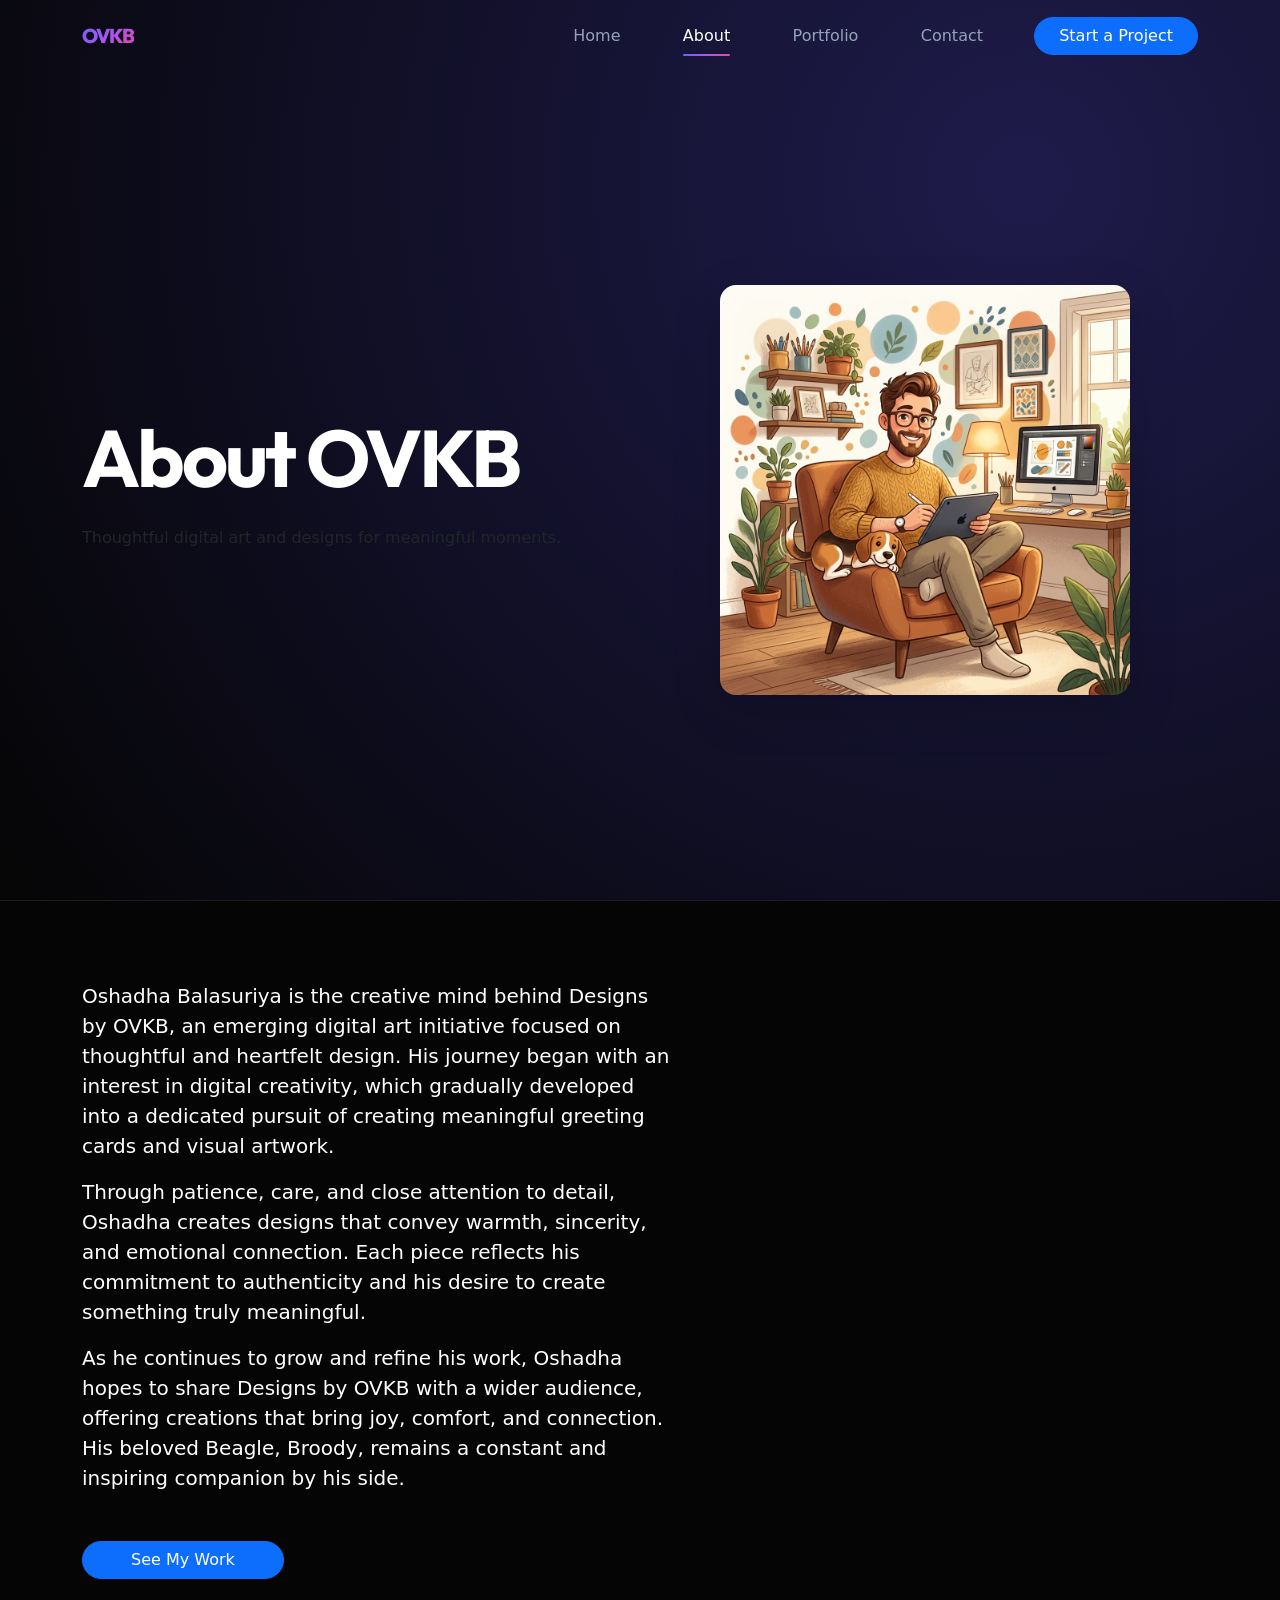
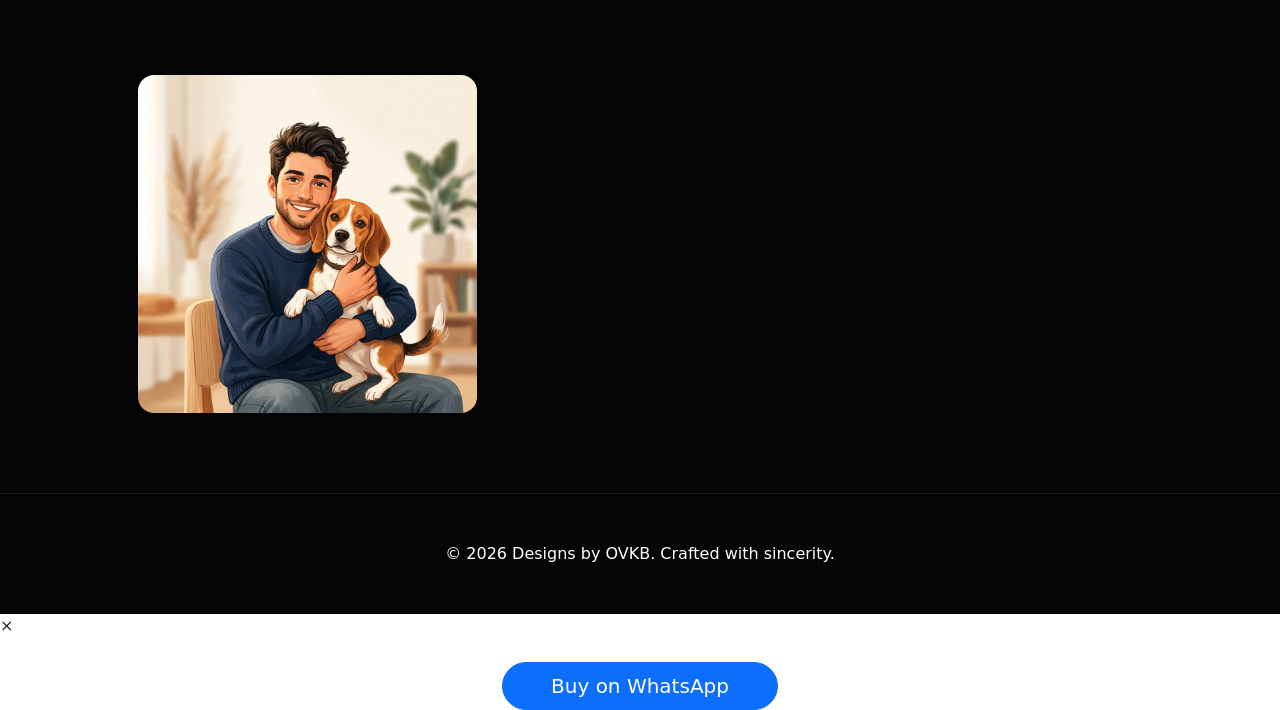
==== commit 98230f24: "Update about.html" ====
--- a/about.html
+++ b/about.html
@@ -10,77 +10,6 @@
     <link rel="preconnect" href="https://fonts.gstatic.com" crossorigin>
     <link href="https://fonts.googleapis.com/css2?family=Outfit:wght@400;600&family=Inter:wght@300;400;500;600&display=swap" rel="stylesheet">
     <link href="https://cdn.jsdelivr.net/npm/bootstrap@5.3.0/dist/css/bootstrap.min.css" rel="stylesheet">
-    <style>
-        /* CSS to create the overlapping, large-image layout */
-        .about-section-full-image {
-            background-color: #0a0a0a; /* Fallback */
-            color: white;
-            padding: 0 !important;
-            position: relative;
-            overflow: hidden;
-        }
-
-        .about-content-wrapper {
-            position: relative;
-            height: 80vh; /* Adjust height of the entire section */
-            display: flex;
-            align-items: center; /* Vertically center content */
-        }
-
-        .about-img-full-width img {
-            position: absolute;
-            top: 0;
-            left: 0;
-            width: 100%;
-            height: 100%;
-            object-fit: cover;
-            object-position: 80% center; /* Adjust image focus point */
-            z-index: 1; /* Place image behind text */
-        }
-
-        .about-text-overlay {
-            position: relative;
-            z-index: 10; /* Place text in front of image */
-            display: flex;
-            align-items: center;
-            justify-content: flex-start; /* Place text box on the left */
-            width: 100%;
-            height: 100%;
-            padding: 50px;
-            padding-left: 10%; /* Adjust padding from left screen edge */
-        }
-
-        .about-text-box {
-            background-color: rgba(0, 0, 0, 0.75); /* Semi-transparent background for text box */
-            max-width: 650px; /* Adjust maximum width of text box */
-            padding: 40px;
-            border-radius: 1rem;
-            box-shadow: 0 1rem 3rem rgba(0,0,0,.3);
-            text-align: left;
-        }
-
-        /* Adjustments for smaller screens */
-        @media (max-width: 991.98px) {
-            .about-content-wrapper {
-                height: auto;
-                min-height: 100vh;
-                display: block; /* Stack on small screens */
-            }
-            .about-img-full-width img {
-                height: 100%;
-            }
-            .about-text-overlay {
-                position: relative;
-                width: 100%;
-                padding: 50px 20px;
-                display: block;
-            }
-            .about-text-box {
-                margin: auto;
-                max-width: 90%;
-            }
-        }
-    </style>
 </head>
 <body>
     <nav class="navbar navbar-expand-lg fixed-top py-3 transition-all" id="main-navbar">
@@ -119,21 +48,24 @@
         </div>
     </header>
 
-    <!-- NEW 'About Section' structure using image as large background with text overlay on left -->
-    <section class="section about-section-full-image">
-        <div class="container-fluid p-0">
-            <div class="about-content-wrapper">
-                <div class="about-img-full-width">
-                    <img src="about.png" alt="Oshadha and Broody" class="img-fluid w-100 h-100 rounded-0 object-fit-cover">
-                </div>
-                <div class="about-text-overlay">
-                    <div class="about-text-box">
-                        <p class="fs-5 text-white">Oshadha Balasuriya is the creative mind behind Designs by OVKB, an emerging digital art initiative focused on thoughtful and heartfelt design. His journey began with an interest in digital creativity, which gradually developed into a dedicated pursuit of creating meaningful greeting cards and visual artwork.</p>
-                        <p class="fs-5 text-white">Through patience, care, and close attention to detail, Oshadha creates designs that convey warmth, sincerity, and emotional connection. Each piece reflects his commitment to authenticity and his desire to create something truly meaningful.</p>
-                        <p class="fs-5 text-white">As he continues to grow and refine his work, Oshadha hopes to share Designs by OVKB with a wider audience, offering creations that bring joy, comfort, and connection. His beloved Beagle, Broody, remains a constant and inspiring companion by his side.</p>
-                        <div class="mt-5 text-start">
+    <section class="section" style="background-color: #0a0a0a; color: white; padding: 80px 0;">
+        <div class="container">
+            <div class="row about-content align-items-center">
+                <!-- Text එක ඉස්සරහට (වම් පැත්තට) ගත්තා -->
+                <div class="col-lg-7 order-2 order-lg-1 mt-5 mt-lg-0">
+                    <div class="about-text pe-lg-5">
+                        <p class="fs-5">Oshadha Balasuriya is the creative mind behind Designs by OVKB, an emerging digital art initiative focused on thoughtful and heartfelt design. His journey began with an interest in digital creativity, which gradually developed into a dedicated pursuit of creating meaningful greeting cards and visual artwork.</p>
+                        <p class="fs-5">Through patience, care, and close attention to detail, Oshadha creates designs that convey warmth, sincerity, and emotional connection. Each piece reflects his commitment to authenticity and his desire to create something truly meaningful.</p>
+                        <p class="fs-5">As he continues to grow and refine his work, Oshadha hopes to share Designs by OVKB with a wider audience, offering creations that bring joy, comfort, and connection. His beloved Beagle, Broody, remains a constant and inspiring companion by his side.</p>
+                        <div class="mt-5">
                             <a href="portfolio.html" class="btn btn-primary rounded-pill px-5">See My Work</a>
                         </div>
+                    </div>
+                </div>
+                <!-- Image එක දකුණු පැත්තට දැම්මා -->
+                <div class="col-lg-5 order-1 order-lg-2">
+                    <div class="about-img-container">
+                        <img src="about.png" alt="Oshadha and Broody" class="img-fluid rounded-4 shadow-lg w-100">
                     </div>
                 </div>
             </div>
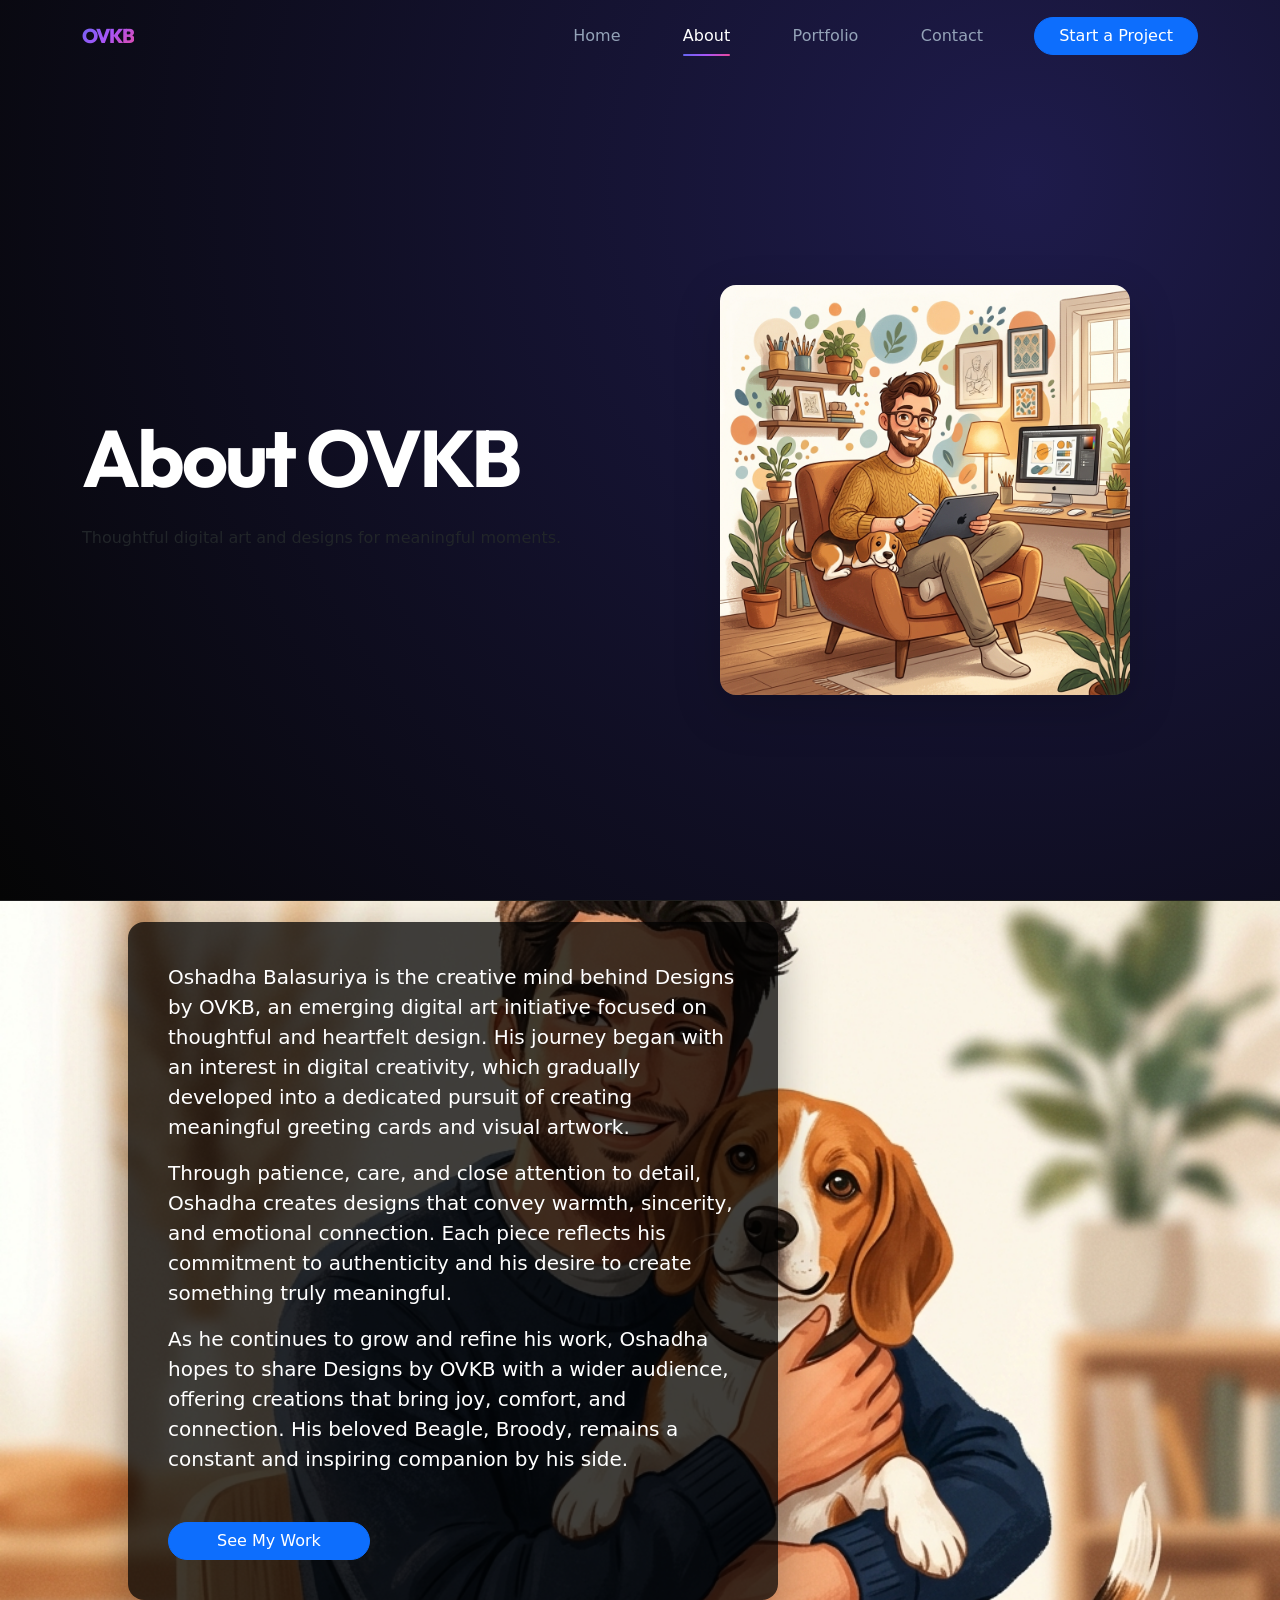
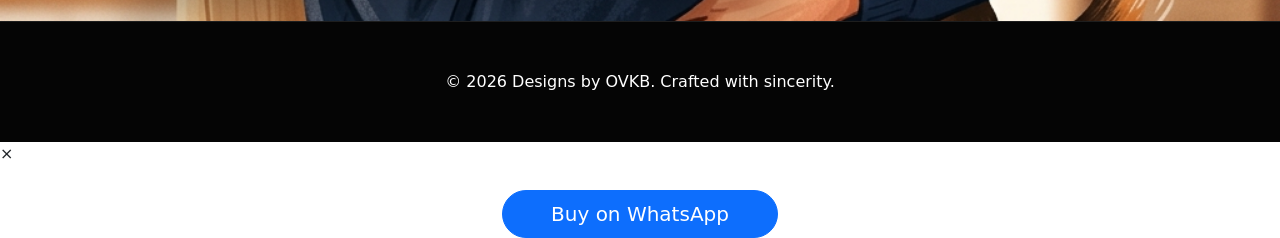
==== commit 87f6541f: "Update about.html" ====
--- a/about.html
+++ b/about.html
@@ -10,6 +10,77 @@
     <link rel="preconnect" href="https://fonts.gstatic.com" crossorigin>
     <link href="https://fonts.googleapis.com/css2?family=Outfit:wght@400;600&family=Inter:wght@300;400;500;600&display=swap" rel="stylesheet">
     <link href="https://cdn.jsdelivr.net/npm/bootstrap@5.3.0/dist/css/bootstrap.min.css" rel="stylesheet">
+    <style>
+        /* CSS to create the overlapping, large-image layout */
+        .about-section-full-image {
+            background-color: #0a0a0a; /* Fallback */
+            color: white;
+            padding: 0 !important;
+            position: relative;
+            overflow: hidden;
+        }
+
+        .about-content-wrapper {
+            position: relative;
+            height: 80vh; /* Adjust height of the entire section */
+            display: flex;
+            align-items: center; /* Vertically center content */
+        }
+
+        .about-img-full-width img {
+            position: absolute;
+            top: 0;
+            left: 0;
+            width: 100%;
+            height: 100%;
+            object-fit: cover;
+            object-position: 80% center; /* Adjust image focus point */
+            z-index: 1; /* Place image behind text */
+        }
+
+        .about-text-overlay {
+            position: relative;
+            z-index: 10; /* Place text in front of image */
+            display: flex;
+            align-items: center;
+            justify-content: flex-start; /* Place text box on the left */
+            width: 100%;
+            height: 100%;
+            padding: 50px;
+            padding-left: 10%; /* Adjust padding from left screen edge */
+        }
+
+        .about-text-box {
+            background-color: rgba(0, 0, 0, 0.75); /* Semi-transparent background for text box */
+            max-width: 650px; /* Adjust maximum width of text box */
+            padding: 40px;
+            border-radius: 1rem;
+            box-shadow: 0 1rem 3rem rgba(0,0,0,.3);
+            text-align: left;
+        }
+
+        /* Adjustments for smaller screens */
+        @media (max-width: 991.98px) {
+            .about-content-wrapper {
+                height: auto;
+                min-height: 100vh;
+                display: block; /* Stack on small screens */
+            }
+            .about-img-full-width img {
+                height: 100%;
+            }
+            .about-text-overlay {
+                position: relative;
+                width: 100%;
+                padding: 50px 20px;
+                display: block;
+            }
+            .about-text-box {
+                margin: auto;
+                max-width: 90%;
+            }
+        }
+    </style>
 </head>
 <body>
     <nav class="navbar navbar-expand-lg fixed-top py-3 transition-all" id="main-navbar">
@@ -48,24 +119,21 @@
         </div>
     </header>
 
-    <section class="section" style="background-color: #0a0a0a; color: white; padding: 80px 0;">
-        <div class="container">
-            <div class="row about-content align-items-center">
-                <!-- Text එක ඉස්සරහට (වම් පැත්තට) ගත්තා -->
-                <div class="col-lg-7 order-2 order-lg-1 mt-5 mt-lg-0">
-                    <div class="about-text pe-lg-5">
-                        <p class="fs-5">Oshadha Balasuriya is the creative mind behind Designs by OVKB, an emerging digital art initiative focused on thoughtful and heartfelt design. His journey began with an interest in digital creativity, which gradually developed into a dedicated pursuit of creating meaningful greeting cards and visual artwork.</p>
-                        <p class="fs-5">Through patience, care, and close attention to detail, Oshadha creates designs that convey warmth, sincerity, and emotional connection. Each piece reflects his commitment to authenticity and his desire to create something truly meaningful.</p>
-                        <p class="fs-5">As he continues to grow and refine his work, Oshadha hopes to share Designs by OVKB with a wider audience, offering creations that bring joy, comfort, and connection. His beloved Beagle, Broody, remains a constant and inspiring companion by his side.</p>
-                        <div class="mt-5">
+    <!-- NEW 'About Section' structure using image as large background with text overlay on left -->
+    <section class="section about-section-full-image">
+        <div class="container-fluid p-0">
+            <div class="about-content-wrapper">
+                <div class="about-img-full-width">
+                    <img src="about.png" alt="Oshadha and Broody" class="img-fluid w-100 h-100 rounded-0 object-fit-cover">
+                </div>
+                <div class="about-text-overlay">
+                    <div class="about-text-box">
+                        <p class="fs-5 text-white">Oshadha Balasuriya is the creative mind behind Designs by OVKB, an emerging digital art initiative focused on thoughtful and heartfelt design. His journey began with an interest in digital creativity, which gradually developed into a dedicated pursuit of creating meaningful greeting cards and visual artwork.</p>
+                        <p class="fs-5 text-white">Through patience, care, and close attention to detail, Oshadha creates designs that convey warmth, sincerity, and emotional connection. Each piece reflects his commitment to authenticity and his desire to create something truly meaningful.</p>
+                        <p class="fs-5 text-white">As he continues to grow and refine his work, Oshadha hopes to share Designs by OVKB with a wider audience, offering creations that bring joy, comfort, and connection. His beloved Beagle, Broody, remains a constant and inspiring companion by his side.</p>
+                        <div class="mt-5 text-start">
                             <a href="portfolio.html" class="btn btn-primary rounded-pill px-5">See My Work</a>
                         </div>
-                    </div>
-                </div>
-                <!-- Image එක දකුණු පැත්තට දැම්මා -->
-                <div class="col-lg-5 order-1 order-lg-2">
-                    <div class="about-img-container">
-                        <img src="about.png" alt="Oshadha and Broody" class="img-fluid rounded-4 shadow-lg w-100">
                     </div>
                 </div>
             </div>
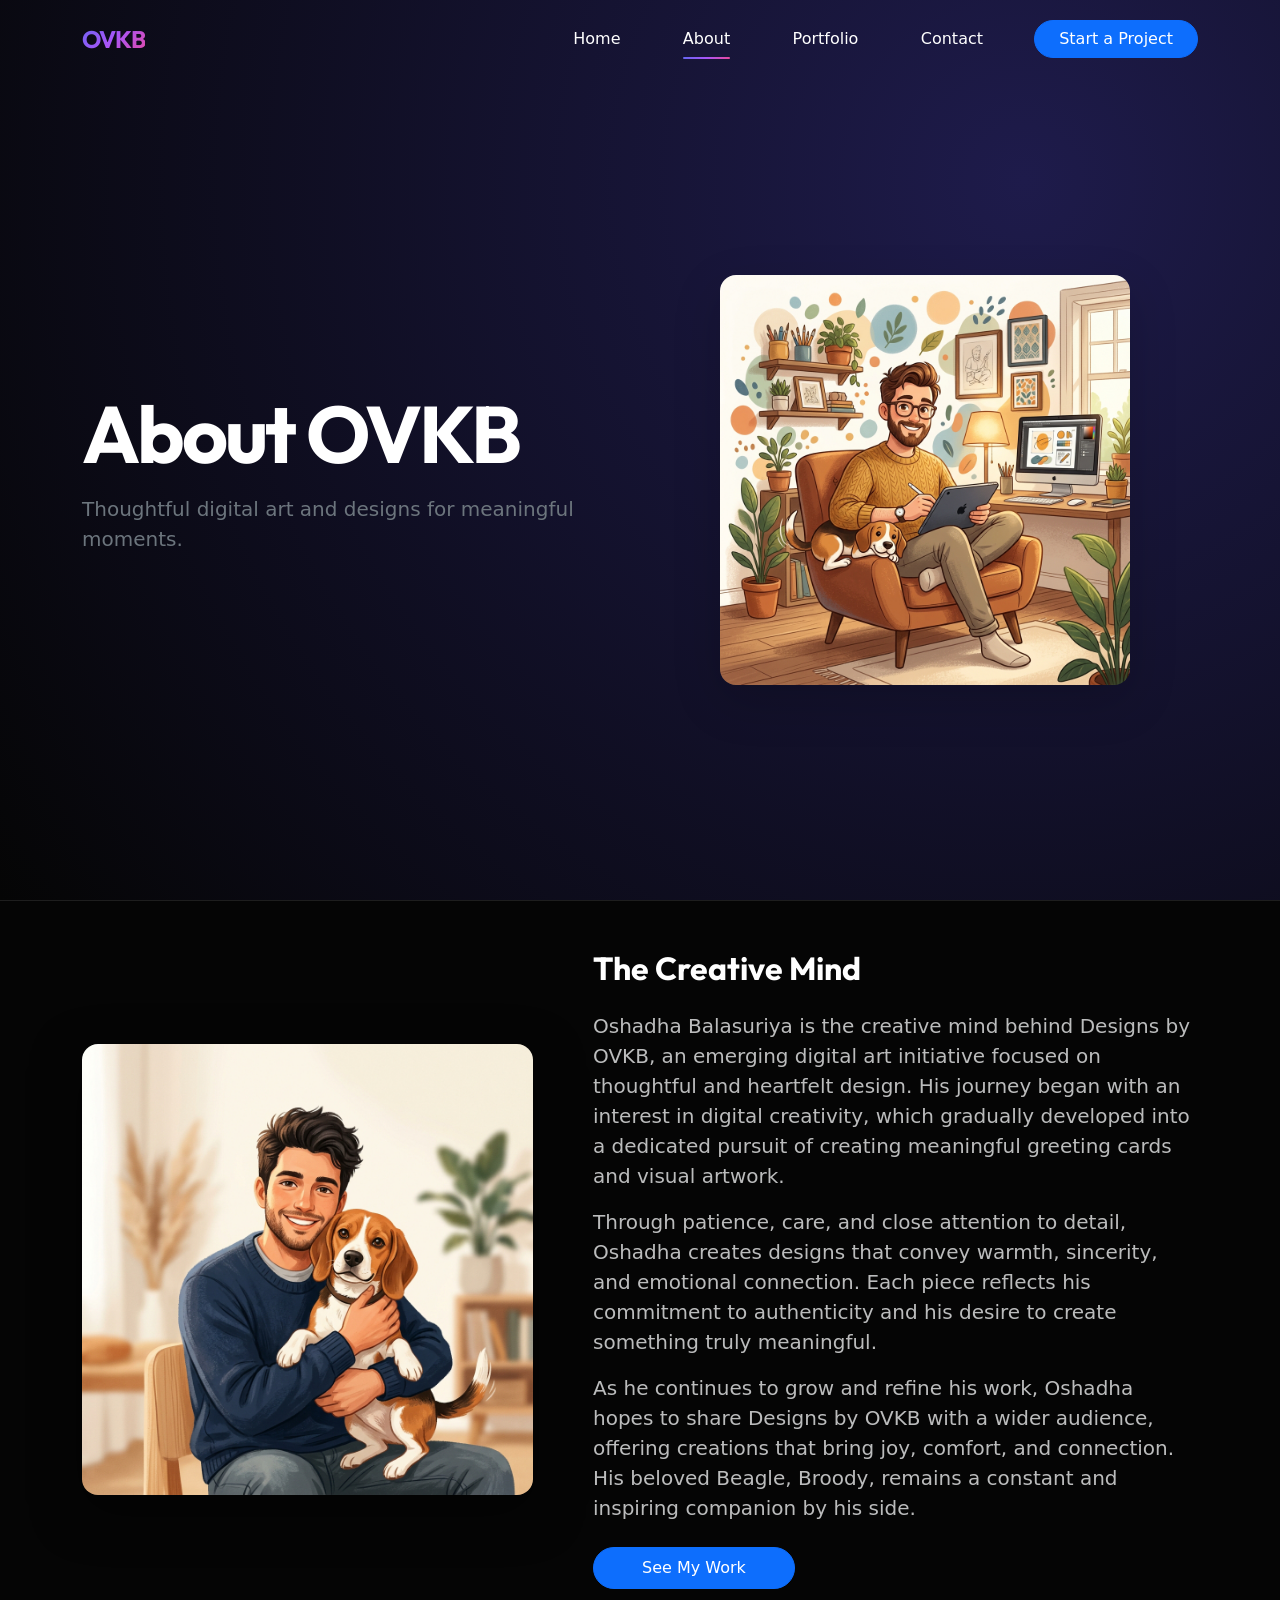
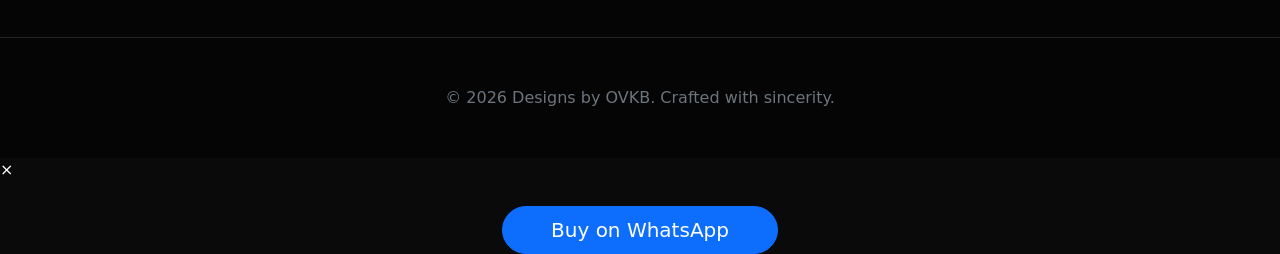
==== commit 6fb90dfa: "Update about.html" ====
--- a/about.html
+++ b/about.html
@@ -11,90 +11,49 @@
     <link href="https://fonts.googleapis.com/css2?family=Outfit:wght@400;600&family=Inter:wght@300;400;500;600&display=swap" rel="stylesheet">
     <link href="https://cdn.jsdelivr.net/npm/bootstrap@5.3.0/dist/css/bootstrap.min.css" rel="stylesheet">
     <style>
-        /* CSS to create the overlapping, large-image layout */
-        .about-section-full-image {
-            background-color: #0a0a0a; /* Fallback */
+        /* General styling for the dark sections */
+        body {
+            background-color: #0a0a0a;
             color: white;
-            padding: 0 !important;
-            position: relative;
+        }
+        
+        .hero {
+            padding-top: 120px;
+            padding-bottom: 60px;
+        }
+
+        /* Adjust image styles for the new section */
+        .about-image-box {
+            border-radius: 1rem;
+            box-shadow: 0 1rem 3rem rgba(0,0,0,.5);
             overflow: hidden;
         }
 
-        .about-content-wrapper {
-            position: relative;
-            height: 80vh; /* Adjust height of the entire section */
-            display: flex;
-            align-items: center; /* Vertically center content */
+        .about-image-box img {
+            width: 100%;
+            height: auto;
+            object-fit: cover;
+            transition: transform 0.3s ease;
         }
 
-        .about-img-full-width img {
-            position: absolute;
-            top: 0;
-            left: 0;
-            width: 100%;
-            height: 100%;
-            object-fit: cover;
-            object-position: 80% center; /* Adjust image focus point */
-            z-index: 1; /* Place image behind text */
-        }
-
-        .about-text-overlay {
-            position: relative;
-            z-index: 10; /* Place text in front of image */
-            display: flex;
-            align-items: center;
-            justify-content: flex-start; /* Place text box on the left */
-            width: 100%;
-            height: 100%;
-            padding: 50px;
-            padding-left: 10%; /* Adjust padding from left screen edge */
-        }
-
-        .about-text-box {
-            background-color: rgba(0, 0, 0, 0.75); /* Semi-transparent background for text box */
-            max-width: 650px; /* Adjust maximum width of text box */
-            padding: 40px;
-            border-radius: 1rem;
-            box-shadow: 0 1rem 3rem rgba(0,0,0,.3);
-            text-align: left;
-        }
-
-        /* Adjustments for smaller screens */
-        @media (max-width: 991.98px) {
-            .about-content-wrapper {
-                height: auto;
-                min-height: 100vh;
-                display: block; /* Stack on small screens */
-            }
-            .about-img-full-width img {
-                height: 100%;
-            }
-            .about-text-overlay {
-                position: relative;
-                width: 100%;
-                padding: 50px 20px;
-                display: block;
-            }
-            .about-text-box {
-                margin: auto;
-                max-width: 90%;
-            }
+        .about-image-box:hover img {
+            transform: scale(1.03);
         }
     </style>
 </head>
 <body>
-    <nav class="navbar navbar-expand-lg fixed-top py-3 transition-all" id="main-navbar">
+    <nav class="navbar navbar-expand-lg fixed-top py-3 transition-all navbar-dark" id="main-navbar" style="background-color: rgba(10,10,10,0.9);">
         <div class="container">
-            <a href="index.html" class="navbar-brand logo">OVKB</a>
+            <a href="index.html" class="navbar-brand logo fw-bold fs-4 text-white">OVKB</a>
             <button class="navbar-toggler custom-toggler" type="button" data-bs-toggle="collapse" data-bs-target="#navbarNav" aria-controls="navbarNav" aria-expanded="false" aria-label="Toggle navigation">
                 <span class="navbar-toggler-icon"></span>
             </button>
             <div class="collapse navbar-collapse" id="navbarNav">
                 <ul class="navbar-nav ms-auto gap-lg-4 align-items-center">
-                    <li class="nav-item"><a href="index.html" class="nav-link">Home</a></li>
-                    <li class="nav-item"><a href="about.html" class="nav-link">About</a></li>
-                    <li class="nav-item"><a href="portfolio.html" class="nav-link">Portfolio</a></li>
-                    <li class="nav-item"><a href="contact.html" class="nav-link">Contact</a></li>
+                    <li class="nav-item"><a href="index.html" class="nav-link text-white">Home</a></li>
+                    <li class="nav-item"><a href="about.html" class="nav-link text-white">About</a></li>
+                    <li class="nav-item"><a href="portfolio.html" class="nav-link text-white">Portfolio</a></li>
+                    <li class="nav-item"><a href="contact.html" class="nav-link text-white">Contact</a></li>
                     <li class="nav-item ms-lg-2">
                         <a href="contact.html" class="btn btn-primary rounded-pill px-4 shine-effect">Start a Project</a>
                     </li>
@@ -104,13 +63,12 @@
     </nav>
     <script src="load-header.js"></script>
 
-
     <header class="hero">
         <div class="container">
             <div class="row align-items-center gy-5">
                 <div class="col-lg-6">
-                    <h1 style="color: white;">About OVKB</h1>
-                    <p>Thoughtful digital art and designs for meaningful moments.</p>
+                    <h1 class="display-4 fw-bold mb-3">About OVKB</h1>
+                    <p class="fs-5 text-secondary">Thoughtful digital art and designs for meaningful moments.</p>
                 </div>
                 <div class="col-lg-6">
                     <img src="about_v2.png" alt="About Art" class="img-fluid rounded-4 shadow-lg hero-img">
@@ -119,30 +77,34 @@
         </div>
     </header>
 
-    <!-- NEW 'About Section' structure using image as large background with text overlay on left -->
-    <section class="section about-section-full-image">
-        <div class="container-fluid p-0">
-            <div class="about-content-wrapper">
-                <div class="about-img-full-width">
-                    <img src="about.png" alt="Oshadha and Broody" class="img-fluid w-100 h-100 rounded-0 object-fit-cover">
+    <!-- Updated About Section with Two Columns -->
+    <section class="section py-5">
+        <div class="container">
+            <div class="row align-items-center gy-5">
+                <!-- Image Column -->
+                <div class="col-lg-5">
+                    <div class="about-image-box">
+                        <img src="about.png" alt="Oshadha and Broody">
+                    </div>
                 </div>
-                <div class="about-text-overlay">
-                    <div class="about-text-box">
-                        <p class="fs-5 text-white">Oshadha Balasuriya is the creative mind behind Designs by OVKB, an emerging digital art initiative focused on thoughtful and heartfelt design. His journey began with an interest in digital creativity, which gradually developed into a dedicated pursuit of creating meaningful greeting cards and visual artwork.</p>
-                        <p class="fs-5 text-white">Through patience, care, and close attention to detail, Oshadha creates designs that convey warmth, sincerity, and emotional connection. Each piece reflects his commitment to authenticity and his desire to create something truly meaningful.</p>
-                        <p class="fs-5 text-white">As he continues to grow and refine his work, Oshadha hopes to share Designs by OVKB with a wider audience, offering creations that bring joy, comfort, and connection. His beloved Beagle, Broody, remains a constant and inspiring companion by his side.</p>
-                        <div class="mt-5 text-start">
-                            <a href="portfolio.html" class="btn btn-primary rounded-pill px-5">See My Work</a>
-                        </div>
+                
+                <!-- Text Column -->
+                <div class="col-lg-7 ps-lg-5">
+                    <h2 class="fw-bold mb-4">The Creative Mind</h2>
+                    <p class="fs-5 text-light opacity-75 mb-3">Oshadha Balasuriya is the creative mind behind Designs by OVKB, an emerging digital art initiative focused on thoughtful and heartfelt design. His journey began with an interest in digital creativity, which gradually developed into a dedicated pursuit of creating meaningful greeting cards and visual artwork.</p>
+                    <p class="fs-5 text-light opacity-75 mb-3">Through patience, care, and close attention to detail, Oshadha creates designs that convey warmth, sincerity, and emotional connection. Each piece reflects his commitment to authenticity and his desire to create something truly meaningful.</p>
+                    <p class="fs-5 text-light opacity-75 mb-4">As he continues to grow and refine his work, Oshadha hopes to share Designs by OVKB with a wider audience, offering creations that bring joy, comfort, and connection. His beloved Beagle, Broody, remains a constant and inspiring companion by his side.</p>
+                    <div class="mt-4 text-start">
+                        <a href="portfolio.html" class="btn btn-primary rounded-pill px-5 py-2">See My Work</a>
                     </div>
                 </div>
             </div>
         </div>
     </section>
 
-   <footer class="footer py-5" style="background-color: #0a0a0a; color: white;">
+   <footer class="footer py-5 mt-5 border-top border-dark" style="background-color: #0a0a0a; color: white;">
     <div class="container text-center">
-        <p class="copyright mb-0">&copy; 2026 Designs by OVKB. Crafted with sincerity.</p>
+        <p class="copyright mb-0 text-secondary">&copy; 2026 Designs by OVKB. Crafted with sincerity.</p>
     </div>
 </footer>
 
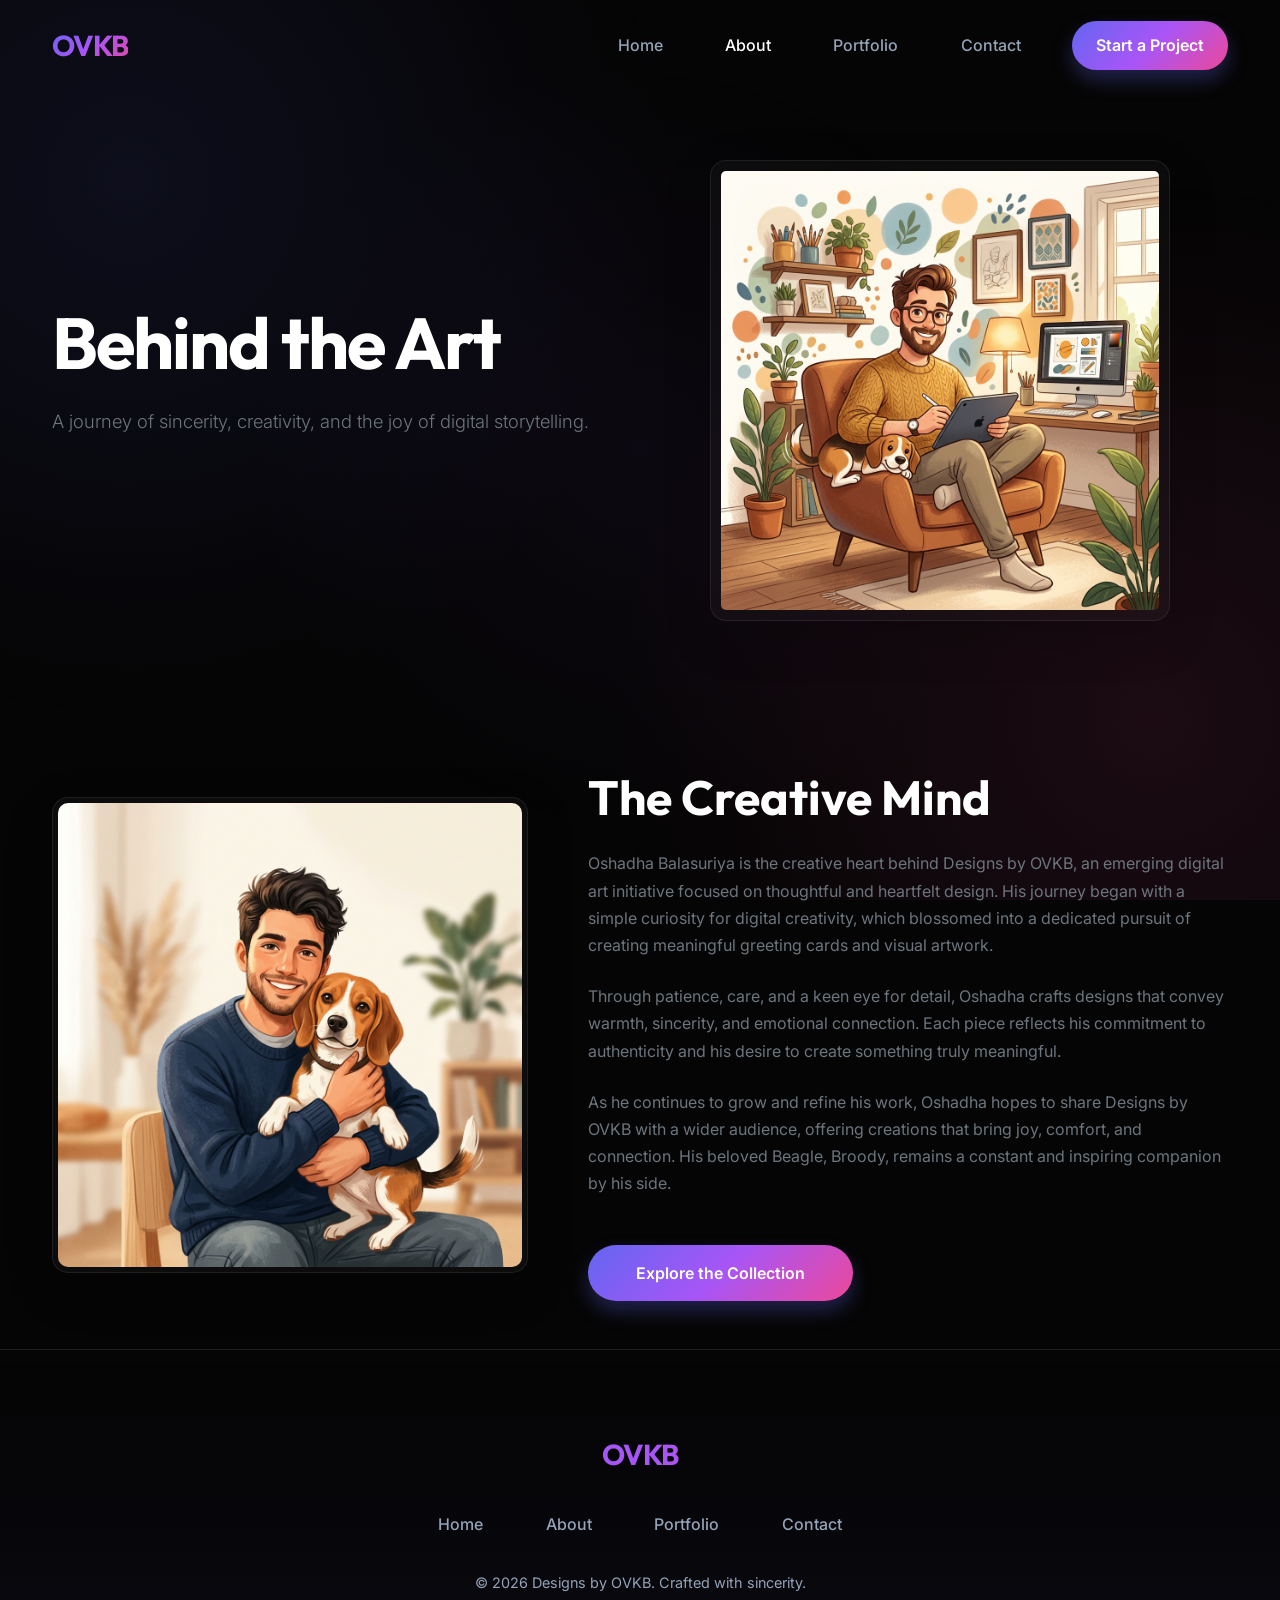
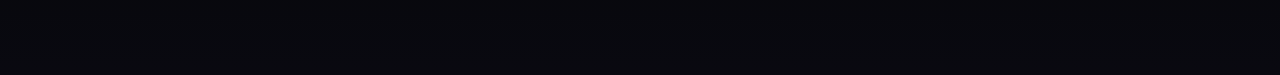
==== commit 7cb42031: "done" ====
--- a/about.html
+++ b/about.html
@@ -4,56 +4,31 @@
     <meta charset="UTF-8">
     <meta name="viewport" content="width=device-width, initial-scale=1.0">
     <link rel="icon" href="data:image/svg+xml,<svg xmlns=%22http://www.w3.org/2000/svg%22 viewBox=%220 0 100 100%22><text y=%22.9em%22 font-size=%2290%22>🎨</text></svg>">
-    <title>About | Designs by OVKB</title>
-    <link rel="stylesheet" href="styles.css">
+    <title>About Us | Designs by OVKB</title>
+    
+    <!-- Bootstrap 5 & Google Fonts -->
+    <link href="https://cdn.jsdelivr.net/npm/bootstrap@5.3.0/dist/css/bootstrap.min.css" rel="stylesheet">
     <link rel="preconnect" href="https://fonts.googleapis.com">
     <link rel="preconnect" href="https://fonts.gstatic.com" crossorigin>
-    <link href="https://fonts.googleapis.com/css2?family=Outfit:wght@400;600&family=Inter:wght@300;400;500;600&display=swap" rel="stylesheet">
-    <link href="https://cdn.jsdelivr.net/npm/bootstrap@5.3.0/dist/css/bootstrap.min.css" rel="stylesheet">
-    <style>
-        /* General styling for the dark sections */
-        body {
-            background-color: #0a0a0a;
-            color: white;
-        }
-        
-        .hero {
-            padding-top: 120px;
-            padding-bottom: 60px;
-        }
-
-        /* Adjust image styles for the new section */
-        .about-image-box {
-            border-radius: 1rem;
-            box-shadow: 0 1rem 3rem rgba(0,0,0,.5);
-            overflow: hidden;
-        }
-
-        .about-image-box img {
-            width: 100%;
-            height: auto;
-            object-fit: cover;
-            transition: transform 0.3s ease;
-        }
-
-        .about-image-box:hover img {
-            transform: scale(1.03);
-        }
-    </style>
+    <link href="https://fonts.googleapis.com/css2?family=Outfit:wght@400;600;700&family=Inter:wght@300;400;500;600&display=swap" rel="stylesheet">
+    
+    <!-- Custom Styles -->
+    <link rel="stylesheet" href="styles.css">
 </head>
 <body>
-    <nav class="navbar navbar-expand-lg fixed-top py-3 transition-all navbar-dark" id="main-navbar" style="background-color: rgba(10,10,10,0.9);">
+    <!-- Navbar -->
+    <nav class="navbar navbar-expand-lg fixed-top py-3">
         <div class="container">
-            <a href="index.html" class="navbar-brand logo fw-bold fs-4 text-white">OVKB</a>
-            <button class="navbar-toggler custom-toggler" type="button" data-bs-toggle="collapse" data-bs-target="#navbarNav" aria-controls="navbarNav" aria-expanded="false" aria-label="Toggle navigation">
+            <a href="index.html" class="navbar-brand logo">OVKB</a>
+            <button class="navbar-toggler custom-toggler" type="button" data-bs-toggle="collapse" data-bs-target="#navbarNav">
                 <span class="navbar-toggler-icon"></span>
             </button>
             <div class="collapse navbar-collapse" id="navbarNav">
                 <ul class="navbar-nav ms-auto gap-lg-4 align-items-center">
-                    <li class="nav-item"><a href="index.html" class="nav-link text-white">Home</a></li>
-                    <li class="nav-item"><a href="about.html" class="nav-link text-white">About</a></li>
-                    <li class="nav-item"><a href="portfolio.html" class="nav-link text-white">Portfolio</a></li>
-                    <li class="nav-item"><a href="contact.html" class="nav-link text-white">Contact</a></li>
+                    <li class="nav-item"><a href="index.html" class="nav-link">Home</a></li>
+                    <li class="nav-item"><a href="about.html" class="nav-link active">About</a></li>
+                    <li class="nav-item"><a href="portfolio.html" class="nav-link">Portfolio</a></li>
+                    <li class="nav-item"><a href="contact.html" class="nav-link">Contact</a></li>
                     <li class="nav-item ms-lg-2">
                         <a href="contact.html" class="btn btn-primary rounded-pill px-4 shine-effect">Start a Project</a>
                     </li>
@@ -61,54 +36,55 @@
             </div>
         </div>
     </nav>
-    <script src="load-header.js"></script>
 
     <header class="hero">
         <div class="container">
             <div class="row align-items-center gy-5">
-                <div class="col-lg-6">
-                    <h1 class="display-4 fw-bold mb-3">About OVKB</h1>
-                    <p class="fs-5 text-secondary">Thoughtful digital art and designs for meaningful moments.</p>
+                <div class="col-lg-6 reveal">
+                    <h1 class="display-3 fw-bold mb-4">Behind the Art</h1>
+                    <p class="lead text-secondary">A journey of sincerity, creativity, and the joy of digital storytelling.</p>
                 </div>
-                <div class="col-lg-6">
-                    <img src="about_v2.png" alt="About Art" class="img-fluid rounded-4 shadow-lg hero-img">
+                <div class="col-lg-6 reveal text-center">
+                    <img src="about_v2.png" alt="About Art" class="img-fluid rounded-4 shadow-lg hero-img" style="max-width: 80%;">
                 </div>
             </div>
         </div>
     </header>
 
-    <!-- Updated About Section with Two Columns -->
     <section class="section py-5">
         <div class="container">
             <div class="row align-items-center gy-5">
-                <!-- Image Column -->
-                <div class="col-lg-5">
-                    <div class="about-image-box">
-                        <img src="about.png" alt="Oshadha and Broody">
+                <div class="col-lg-5 reveal">
+                    <div class="position-relative">
+                        <img src="about.png" alt="Oshadha and Broody" class="img-fluid rounded-4 shadow-lg" style="border: 1px solid var(--glass-border); padding: 5px; background: var(--glass);">
                     </div>
                 </div>
-                
-                <!-- Text Column -->
-                <div class="col-lg-7 ps-lg-5">
-                    <h2 class="fw-bold mb-4">The Creative Mind</h2>
-                    <p class="fs-5 text-light opacity-75 mb-3">Oshadha Balasuriya is the creative mind behind Designs by OVKB, an emerging digital art initiative focused on thoughtful and heartfelt design. His journey began with an interest in digital creativity, which gradually developed into a dedicated pursuit of creating meaningful greeting cards and visual artwork.</p>
-                    <p class="fs-5 text-light opacity-75 mb-3">Through patience, care, and close attention to detail, Oshadha creates designs that convey warmth, sincerity, and emotional connection. Each piece reflects his commitment to authenticity and his desire to create something truly meaningful.</p>
-                    <p class="fs-5 text-light opacity-75 mb-4">As he continues to grow and refine his work, Oshadha hopes to share Designs by OVKB with a wider audience, offering creations that bring joy, comfort, and connection. His beloved Beagle, Broody, remains a constant and inspiring companion by his side.</p>
-                    <div class="mt-4 text-start">
-                        <a href="portfolio.html" class="btn btn-primary rounded-pill px-5 py-2">See My Work</a>
-                    </div>
+                <div class="col-lg-7 ps-lg-5 reveal">
+                    <h2 class="display-5 fw-bold mb-4">The Creative Mind</h2>
+                    <p class="text-secondary mb-4">Oshadha Balasuriya is the creative heart behind Designs by OVKB, an emerging digital art initiative focused on thoughtful and heartfelt design. His journey began with a simple curiosity for digital creativity, which blossomed into a dedicated pursuit of creating meaningful greeting cards and visual artwork.</p>
+                    <p class="text-secondary mb-4">Through patience, care, and a keen eye for detail, Oshadha crafts designs that convey warmth, sincerity, and emotional connection. Each piece reflects his commitment to authenticity and his desire to create something truly meaningful.</p>
+                    <p class="text-secondary mb-5">As he continues to grow and refine his work, Oshadha hopes to share Designs by OVKB with a wider audience, offering creations that bring joy, comfort, and connection. His beloved Beagle, Broody, remains a constant and inspiring companion by his side.</p>
+                    <a href="portfolio.html" class="btn btn-primary rounded-pill px-5 py-3 shine-effect">Explore the Collection</a>
                 </div>
             </div>
         </div>
     </section>
 
-   <footer class="footer py-5 mt-5 border-top border-dark" style="background-color: #0a0a0a; color: white;">
-    <div class="container text-center">
-        <p class="copyright mb-0 text-secondary">&copy; 2026 Designs by OVKB. Crafted with sincerity.</p>
-    </div>
-</footer>
+    <!-- Footer -->
+    <footer class="footer">
+        <div class="container text-center">
+            <a href="index.html" class="logo d-block mb-4">OVKB</a>
+            <div class="d-flex justify-content-center flex-wrap gap-4 mb-4">
+                <a href="index.html" class="nav-link">Home</a>
+                <a href="about.html" class="nav-link">About</a>
+                <a href="portfolio.html" class="nav-link">Portfolio</a>
+                <a href="contact.html" class="nav-link">Contact</a>
+            </div>
+            <p class="copyright mb-0">&copy; 2026 Designs by OVKB. Crafted with sincerity.</p>
+        </div>
+    </footer>
 
-    <!-- Bootstrap Bundle with Popper -->
+    <!-- Scripts -->
     <script src="https://cdn.jsdelivr.net/npm/bootstrap@5.3.0/dist/js/bootstrap.bundle.min.js"></script>
     <script src="app.js"></script>
 </body>
--- a/styles.css
+++ b/styles.css
@@ -5,18 +5,18 @@
     --accent-gradient: linear-gradient(135deg, #6366f1 0%, #a855f7 50%, #ec4899 100%);
     --accent-light: rgba(99, 102, 241, 0.15);
     --background: #050505;
-    --surface: rgba(17, 17, 17, 0.8);
-    --surface-light: rgba(26, 26, 26, 0.9);
+    --surface: rgba(17, 17, 17, 0.6);
+    --surface-light: rgba(26, 26, 26, 0.8);
     --text: #f8fafc;
-    --text-muted: #64748b;
+    --text-muted: #94a3b8;
     --white: #ffffff;
     --shadow-sm: 0 2px 4px rgba(0,0,0,0.3);
     --shadow-md: 0 10px 30px rgba(0,0,0,0.5);
     --shadow-lg: 0 20px 40px rgba(0,0,0,0.6);
     --transition: all 0.4s cubic-bezier(0.165, 0.84, 0.44, 1);
-    --border-radius: 20px;
+    --border-radius: 24px;
     --glass: rgba(255, 255, 255, 0.03);
-    --glass-border: rgba(255, 255, 255, 0.1);
+    --glass-border: rgba(255, 255, 255, 0.08);
 }
 
 * {
@@ -40,7 +40,7 @@
 
 /* Custom Scrollbar */
 ::-webkit-scrollbar {
-    width: 8px;
+    width: 10px;
 }
 
 ::-webkit-scrollbar-track {
@@ -50,6 +50,7 @@
 ::-webkit-scrollbar-thumb {
     background: var(--surface-light);
     border-radius: 10px;
+    border: 2px solid var(--background);
 }
 
 ::-webkit-scrollbar-thumb:hover {
@@ -65,97 +66,78 @@
     width: 100%;
     height: 100%;
     background: 
-        radial-gradient(circle at 20% 30%, rgba(99, 102, 241, 0.15) 0%, transparent 40%),
-        radial-gradient(circle at 80% 70%, rgba(236, 72, 153, 0.15) 0%, transparent 40%),
-        radial-gradient(circle at 50% 50%, rgba(168, 85, 247, 0.1) 0%, transparent 50%);
+        radial-gradient(circle at 10% 20%, rgba(99, 102, 241, 0.1) 0%, transparent 40%),
+        radial-gradient(circle at 90% 80%, rgba(236, 72, 153, 0.1) 0%, transparent 40%),
+        radial-gradient(circle at 50% 50%, rgba(168, 85, 247, 0.05) 0%, transparent 50%);
     z-index: -1;
-    animation: bgMove 20s ease-in-out infinite alternate;
+    animation: bgMove 25s ease-in-out infinite alternate;
 }
 
 @keyframes bgMove {
     0% { transform: scale(1) translate(0, 0); }
-    100% { transform: scale(1.1) translate(2%, 2%); }
-}
-
-h1, h2, h3, .logo {
+    100% { transform: scale(1.15) translate(3%, 3%); }
+}
+
+h1, h2, h3, h4, h5, .logo {
     font-family: 'Outfit', sans-serif;
     color: var(--primary);
+    font-weight: 700;
+}
+
+.container {
+    max-width: 1200px;
+}
+
+/* Global Overrides */
+.bg-white, .bg-light {
+    background-color: transparent !important;
+}
+
+.text-muted {
+    color: var(--text-muted) !important;
+}
+
+.btn-primary {
+    background: var(--accent-gradient);
+    border: none;
+    padding: 0.8rem 2rem;
     font-weight: 600;
-}
-
-.container {
-    max-width: 1100px;
-    margin: 0 auto;
-    padding: 0 24px;
-}
-
-/* Global Overrides for Bootstrap Classes */
-.bg-white, .bg-light {
-    background-color: var(--background) !important;
-}
-
-.bg-white.rounded-4, .bg-white.shadow-sm {
-    background-color: var(--surface) !important;
-    border: 1px solid var(--glass-border);
-}
-
-.text-secondary, .text-muted {
-    color: var(--secondary) !important;
-}
-
-.text-dark {
-    color: var(--primary) !important;
-}
-
-.border-top, .border-bottom {
-    border-color: var(--glass-border) !important;
-}
-
-/* Image Size Adjustment for Oshadha and Broody */
-.img-fluid.rounded-4.shadow-lg {
-    max-width: 75% !important; /* මචන්, මෙතනින් image එකේ size එක ඕන විදියට වෙනස් කරගන්න */
-    height: auto;
-    display: block;
-    margin: 0 auto; /* මැදට ගන්න */
-}
-
-.navbar-toggler {
-    border: none;
-    padding: 0.5rem;
-}
-
-.navbar-toggler:focus {
-    box-shadow: none;
-}
-
-.navbar-toggler-icon {
-    background-image: url("data:image/svg+xml,%3csvg xmlns='http://www.w3.org/2000/svg' viewBox='0 0 30 30'%3e%3cpath stroke='rgba(255, 255, 255, 1)' stroke-linecap='round' stroke-miterlimit='10' stroke-width='2' d='M4 7h22M4 15h22M4 23h22'/%3e%3c/svg%3e") !important;
+    box-shadow: 0 10px 20px rgba(99, 102, 241, 0.3);
+    transition: var(--transition);
+}
+
+.btn-primary:hover {
+    transform: translateY(-3px);
+    box-shadow: 0 15px 30px rgba(99, 102, 241, 0.4);
+    filter: brightness(1.1);
+}
+
+.btn-outline-dark {
+    border-color: var(--glass-border);
+    color: var(--primary);
+    background: var(--glass);
+    backdrop-filter: blur(10px);
+}
+
+.btn-outline-dark:hover {
+    background: var(--primary);
+    color: var(--background);
+    border-color: var(--primary);
 }
 
 /* Navbar */
 .navbar {
-    position: fixed;
-    top: 0;
-    width: 100%;
     background: transparent !important;
     transition: var(--transition);
     z-index: 1000;
     padding: 1.5rem 0;
-    border-bottom: 1px solid transparent !important;
-    animation: slideDown 0.8s cubic-bezier(0.165, 0.84, 0.44, 1);
-}
-
-@keyframes slideDown {
-    from { transform: translateY(-100%); opacity: 0; }
-    to { transform: translateY(0); opacity: 1; }
 }
 
 .navbar.scrolled {
-    background: rgba(5, 5, 5, 0.8) !important;
+    background: rgba(5, 5, 5, 0.7) !important;
     backdrop-filter: saturate(180%) blur(20px);
     padding: 1rem 0;
     border-bottom: 1px solid var(--glass-border) !important;
-    box-shadow: 0 10px 30px rgba(0, 0, 0, 0.3);
 }
 
 .nav-link {
@@ -164,26 +146,6 @@
     transition: var(--transition);
     padding: 0.5rem 1.2rem !important;
     position: relative;
-    font-size: 0.95rem;
-}
-
-.nav-link::after {
-    content: '';
-    position: absolute;
-    bottom: 0;
-    left: 1.2rem;
-    right: 1.2rem;
-    height: 2px;
-    background: var(--accent-gradient);
-    transform: scaleX(0);
-    transition: var(--transition);
-    transform-origin: right;
-    border-radius: 2px;
-}
-
-.nav-link:hover::after, .nav-link.active::after {
-    transform: scaleX(1);
-    transform-origin: left;
 }
 
 .nav-link:hover, .nav-link.active {
@@ -192,205 +154,337 @@
 
 .logo {
     font-size: 1.8rem;
-    text-decoration: none !important;
     letter-spacing: -1px;
-    font-weight: 800;
     background: var(--accent-gradient);
     -webkit-background-clip: text;
     -webkit-text-fill-color: transparent;
     transition: var(--transition);
+    font-weight: 700;
 }
 
 .logo:hover {
-    filter: brightness(1.2);
     transform: scale(1.05);
 }
 
-/* Shine Effect for Button */
-.shine-effect {
-    position: relative;
-    overflow: hidden;
-}
-
-.shine-effect::before {
-    content: '';
-    position: absolute;
-    top: 0;
-    left: -100%;
-    width: 50%;
-    height: 100%;
-    background: linear-gradient(
-        to right,
-        rgba(255, 255, 255, 0) 0%,
-        rgba(255, 255, 255, 0.3) 50%,
-        rgba(255, 255, 255, 0) 100%
-    );
-    transform: skewX(-25deg);
-    transition: 0.75s;
-}
-
-.shine-effect:hover::before {
-    left: 150%;
-}
-
-/* Custom Toggler */
+/* Mobile Navbar Styling */
+@media (max-width: 991.98px) {
+    .navbar {
+        background: rgba(5, 5, 5, 0.9) !important;
+        backdrop-filter: blur(20px);
+        padding: 1rem 0;
+    }
+
+    .navbar-collapse {
+        background: var(--surface);
+        margin-top: 1rem;
+        padding: 1.5rem;
+        border-radius: var(--border-radius);
+        border: 1px solid var(--glass-border);
+        box-shadow: var(--shadow-lg);
+    }
+
+    .nav-link {
+        padding: 0.8rem 0 !important;
+        border-bottom: 1px solid rgba(255, 255, 255, 0.05);
+    }
+
+    .nav-link:last-child {
+        border-bottom: none;
+    }
+}
+
 .custom-toggler {
-    border: none;
-    background: var(--glass);
-    padding: 0.6rem;
-    border-radius: 12px;
-    border: 1px solid var(--glass-border);
+    border: none !important;
+    padding: 0;
 }
 
 .custom-toggler:focus {
-    box-shadow: none;
-}
-
-/* Page Header */
-.page-header {
-    padding: 180px 0 80px;
-    background: linear-gradient(180deg, rgba(30, 27, 75, 0.4) 0%, rgba(5, 5, 5, 0) 100%);
-    text-align: center;
-    position: relative;
-}
-
-.page-header h1 {
-    font-size: clamp(2.5rem, 8vw, 4rem);
+    box-shadow: none !important;
+}
+
+.navbar-toggler-icon {
+    background-image: url("data:image/svg+xml,%3csvg xmlns='http://www.w3.org/2000/svg' viewBox='0 0 30 30'%3e%3cpath stroke='rgba%28255, 255, 255, 0.7%29' stroke-linecap='round' stroke-miterlimit='10' stroke-width='2' d='M4 7h22M4 15h22M4 23h22'/%3e%3c/svg%3e") !important;
+}
+
+/* Hero Section */
+.hero {
+    padding: 160px 0 100px;
+    position: relative;
+}
+
+.hero h1 {
+    font-size: clamp(2.5rem, 6vw, 4.5rem);
+    line-height: 1.1;
     margin-bottom: 1.5rem;
     letter-spacing: -2px;
-    background: var(--accent-gradient);
-    -webkit-background-clip: text;
-    -webkit-text-fill-color: transparent;
-}
-
-/* Hero Section */
-.hero {
-    min-height: 100vh;
-    display: flex;
-    align-items: center;
-    padding-top: 80px;
-    background: radial-gradient(circle at 80% 20%, #1e1b4b 0%, #050505 100%);
-    position: relative;
+}
+
+.hero p {
+    font-size: 1.15rem;
+    color: var(--secondary);
+    max-width: 540px;
+    margin-bottom: 2.5rem;
+}
+
+.hero-img {
+    border: 1px solid var(--glass-border);
+    padding: 10px;
+    background: var(--glass);
+    backdrop-filter: blur(10px);
+    animation: float 6s ease-in-out infinite;
+}
+
+@keyframes float {
+    0%, 100% { transform: translateY(0); }
+    50% { transform: translateY(-20px); }
+}
+
+/* Portfolio Grid */
+.graphics-grid {
+    display: grid;
+    grid-template-columns: repeat(auto-fill, minmax(300px, 1fr));
+    gap: 2.5rem;
+    padding: 2rem 0;
+}
+
+.graphic-card {
+    background: var(--surface);
+    border: 1px solid var(--glass-border);
+    border-radius: var(--border-radius);
     overflow: hidden;
-}
-
-.hero-grid {
-    display: grid;
-    grid-template-columns: 1fr 1fr;
-    gap: 4rem;
-    align-items: center;
-}
-
-.hero h1 {
-    font-size: clamp(3rem, 10vw, 5rem);
-    line-height: 1.1;
-    margin-bottom: 1.5rem;
-    letter-spacing: -3px;
-    font-weight: 700;
-}
-
-/* Portfolio Filters */
-.portfolio-filters {
-    display: flex;
-    flex-direction: column;
-    align-items: center;
-    gap: 1rem;
-    margin-bottom: 3rem;
-}
-
-.filter-group {
-    display: flex;
-    gap: 0.8rem;
-    flex-wrap: wrap;
-    justify-content: center;
+    transition: var(--transition);
+    position: relative;
+    backdrop-filter: blur(10px);
+}
+
+.graphic-card:hover {
+    transform: translateY(-12px);
+    border-color: var(--accent);
+    box-shadow: var(--shadow-lg);
+}
+
+.graphic-card img {
     width: 100%;
-}
-
+    height: 350px;
+    object-fit: cover;
+    transition: var(--transition);
+}
+
+.graphic-card:hover img {
+    transform: scale(1.05);
+}
+
+.graphic-overlay {
+    position: absolute;
+    bottom: 0;
+    left: 0;
+    right: 0;
+    padding: 2rem;
+    background: linear-gradient(to top, rgba(0,0,0,0.9), transparent);
+    transform: translateY(20px);
+    opacity: 0;
+    transition: var(--transition);
+}
+
+.graphic-card:hover .graphic-overlay {
+    transform: translateY(0);
+    opacity: 1;
+}
+
+.graphic-overlay h3 {
+    font-size: 1.25rem;
+    margin-bottom: 1rem;
+}
+
+/* Filters */
 .filter-btn {
-    padding: 0.5rem 1.2rem;
+    padding: 0.6rem 1.5rem;
     border-radius: 50px;
     background: var(--glass);
     color: var(--secondary);
     border: 1px solid var(--glass-border);
-    cursor: pointer;
     font-size: 0.9rem;
-    transition: all 0.3s ease;
-    white-space: nowrap;
+    font-weight: 500;
+    transition: var(--transition);
+}
+
+.filter-btn:hover {
+    background: rgba(255,255,255,0.05);
+    color: var(--primary);
 }
 
 .filter-btn.active {
     background: var(--accent-gradient);
     color: white;
     border: none;
-}
-
-/* Sections & Footer Clean Up */
-section.section, footer.footer {
-    background-color: #050505 !important;
-    margin: 0 !important;
-    padding-bottom: 50px;
-    padding-top: 50px;
+    box-shadow: 0 5px 15px rgba(99, 102, 241, 0.3);
+}
+
+/* Modal */
+.video-modal {
+    position: fixed;
+    top: 0;
+    left: 0;
+    width: 100%;
+    height: 100%;
+    background: rgba(0,0,0,0.95);
+    z-index: 2000;
+    display: none;
+    align-items: center;
+    justify-content: center;
+    padding: 20px;
+    backdrop-filter: blur(10px);
+}
+
+.video-container {
+    width: 100%;
+    max-width: 900px;
+    position: relative;
+}
+
+.close-modal {
+    position: absolute;
+    top: -50px;
+    right: 0;
+    font-size: 2.5rem;
+    color: white;
+    cursor: pointer;
+    transition: var(--transition);
+}
+
+.close-modal:hover {
+    transform: rotate(90deg);
+    color: var(--accent);
+}
+
+/* Footer */
+.footer {
     border-top: 1px solid var(--glass-border);
-}
-
-/* About Section */
-.about-content {
-    display: grid;
-    grid-template-columns: 1fr 1.2fr;
-    gap: 6rem;
-    align-items: flex-start;
-}
-
-.about-img-container {
-    position: relative;
-}
-
-.about-img-container img {
-    width: 100%;
+    padding: 80px 0;
+    background: linear-gradient(to bottom, transparent, rgba(99, 102, 241, 0.05));
+}
+
+.copyright {
+    color: var(--text-muted);
+    font-size: 0.9rem;
+}
+
+/* Contact Page Enhancements */
+.contact-card {
+    background: var(--surface);
+    border: 1px solid var(--glass-border);
     border-radius: var(--border-radius);
-    box-shadow: var(--shadow-lg);
-}
-
-/* Animation Cards */
-.animation-grid {
-    display: grid;
-    grid-template-columns: repeat(auto-fill, minmax(320px, 1fr));
-    gap: 2.5rem;
-}
-
-.animation-card {
-    background: var(--surface);
-    border-radius: var(--border-radius);
+    padding: 2rem;
+    transition: var(--transition);
+}
+
+.contact-card:hover {
+    border-color: var(--accent);
+}
+
+.contact-form-container {
+    background: var(--surface) !important;
+    border: 1px solid var(--glass-border);
+    backdrop-filter: blur(20px);
+}
+
+.form-control {
+    background: rgba(255,255,255,0.03);
+    border: 1px solid var(--glass-border);
+    color: white;
+    border-radius: 12px;
+    padding: 1rem;
+}
+
+.form-control:focus {
+    background: rgba(255,255,255,0.05);
+    border-color: var(--accent);
+    color: white;
+    box-shadow: none;
+}
+
+.form-floating label {
+    color: var(--text-muted);
+}
+
+/* Shine Effect */
+.shine-effect {
+    position: relative;
     overflow: hidden;
-    box-shadow: var(--shadow-md);
-    transition: var(--transition);
-    position: relative;
-    border: 1px solid var(--glass-border);
-    backdrop-filter: blur(5px);
-}
-
-.animation-card:hover {
-    transform: translateY(-12px);
-    box-shadow: 0 30px 60px rgba(0, 0, 0, 0.5);
-    border-color: var(--accent);
-}
-
-/* Responsive Styles */
+}
+
+.shine-effect::after {
+    content: '';
+    position: absolute;
+    top: -50%;
+    left: -60%;
+    width: 20%;
+    height: 200%;
+    background: rgba(255, 255, 255, 0.2);
+    transform: rotate(30deg);
+    transition: none;
+}
+
+.shine-effect:hover::after {
+    left: 120%;
+    transition: all 0.6s ease;
+}
+
+/* Reveal Animations */
+.reveal {
+    opacity: 0;
+    transform: translateY(30px);
+    transition: all 0.8s cubic-bezier(0.165, 0.84, 0.44, 1);
+}
+
+.reveal-visible {
+    opacity: 1;
+    transform: translateY(0);
+}
+
 @media (max-width: 992px) {
-    .hero-grid, .about-content, .admin-grid {
-        grid-template-columns: 1fr;
+    .hero {
         text-align: center;
+        padding-top: 120px;
+    }
+    
+    .hero p {
+        margin-left: auto;
+        margin-right: auto;
     }
     
     .navbar-collapse {
-        background: rgba(10, 10, 10, 0.95);
+        background: rgba(10, 10, 10, 0.98);
         margin-top: 1rem;
         padding: 2rem;
         border-radius: var(--border-radius);
         border: 1px solid var(--glass-border);
+        backdrop-filter: blur(20px);
+    }
+}
+
+/* General Mobile Adjustments */
+@media (max-width: 768px) {
+    .hero {
+        padding: 120px 0 60px;
+        text-align: center;
     }
     
-    .img-fluid.rounded-4.shadow-lg {
-        max-width: 90% !important; /* Mobile වලට සයිස් එක පොඩ්ඩක් වැඩි කළා */
-    }
-}
+    .hero h1 {
+        font-size: 2.8rem;
+    }
+
+    .hero p {
+        margin-left: auto;
+        margin-right: auto;
+    }
+
+    .section {
+        padding: 60px 0;
+    }
+
+    .graphics-grid {
+        grid-template-columns: 1fr;
+        gap: 1.5rem;
+    }
+}
